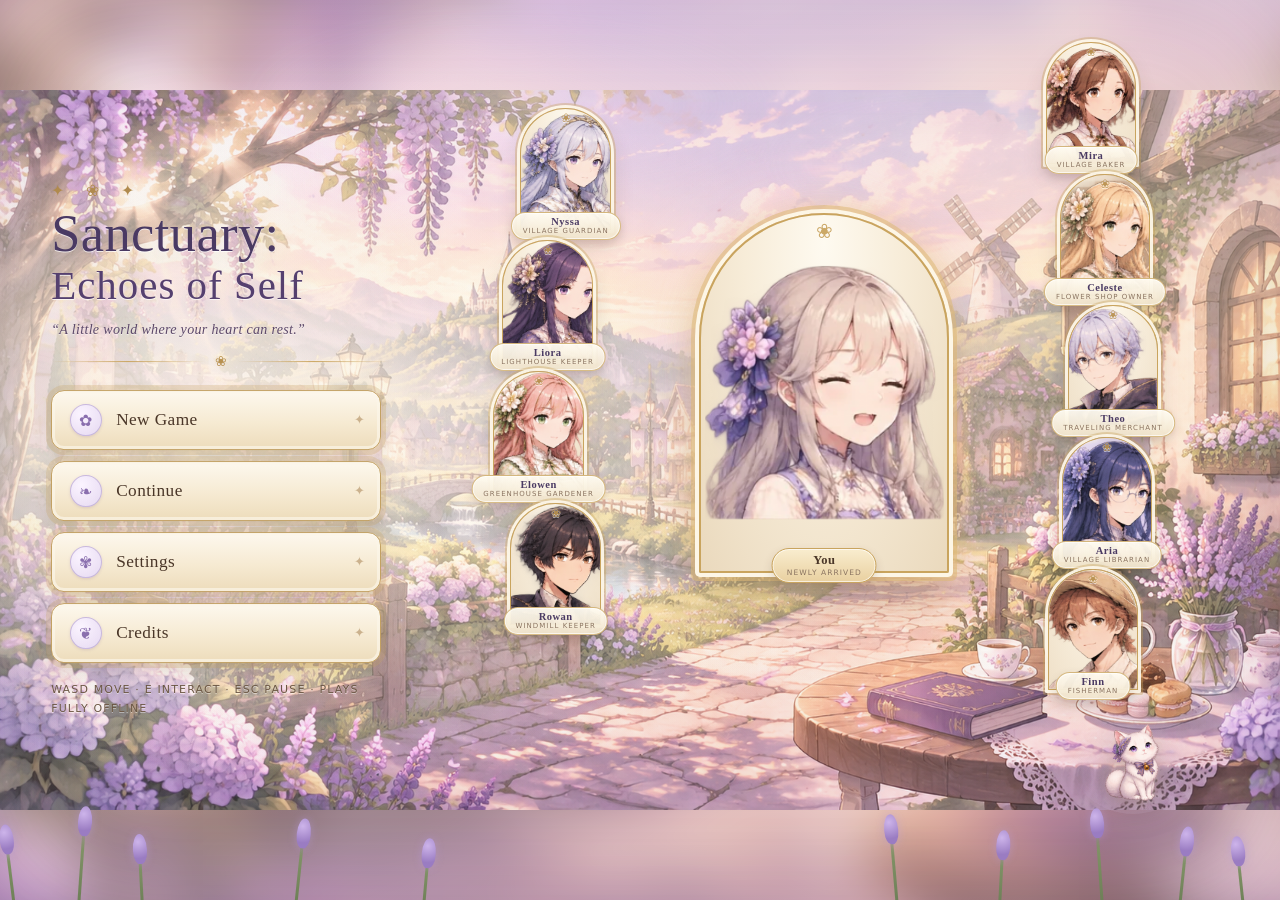
==== index.html @ 7c7ab57f "feat: title screen jadi galeri arch dengan 9 NPC mengelilingi Main Character Portrait resmi disusun " ====
<!DOCTYPE html>
<html lang="en">
<head>
<meta charset="utf-8">
<meta name="viewport" content="width=device-width, initial-scale=1">
<meta name="theme-color" content="#2b2334">
<title>Sanctuary: Echoes of Self</title>
<script>window.SAN_ASSET_PORTRAIT_EXT = "png";</script>
<style>
/* ============================================================
   SANCTUARY: ECHOES OF SELF — cozy fantasy UI
   ============================================================ */
:root {
  --cream: #f8efdd;
  --parchment: #f2e4c9;
  --parchment-2: #e8d5b3;
  --parchment-3: #dcc49d;
  --wood: #8a6547;
  --wood-2: #6d4d34;
  --wood-3: #4c3524;
  --lavender: #b8a6d4;
  --lavender-2: #9b86bf;
  --pink: #e2b7c7;
  --sage: #9db894;
  --gold: #d9b06a;
  --gold-2: #f0d39a;
  --ink: #4a3a30;
  --ink-soft: #6f5b4b;
  --shadow: 0 18px 40px rgba(30, 20, 14, 0.35);
  --serif: "Iowan Old Style", "Palatino Linotype", Palatino, Georgia, "Times New Roman", serif;
  --sans: "Segoe UI", "Trebuchet MS", system-ui, sans-serif;
}

* { box-sizing: border-box; -webkit-tap-highlight-color: transparent; }

html, body {
  margin: 0; padding: 0; height: 100%; overflow: hidden;
  background: #191720; color: var(--ink);
  font-family: var(--serif);
  user-select: none;
}

button { font-family: inherit; color: inherit; cursor: pointer; }
input, textarea, select { font-family: inherit; }
img { -webkit-user-drag: none; }

#app { position: fixed; inset: 0; overflow: hidden; background: #12101a; }

#canvas-wrap {
  position: absolute; inset: 0;
  display: block;
  background: #1b1722;
}
#game {
  width: 100%; height: 100%;
  display: block;
  image-rendering: pixelated;
  image-rendering: crisp-edges;
}

/* keep the bottom dock outside the playable canvas on portrait phones */
@media (max-aspect-ratio: 4/5) {
  #canvas-wrap { bottom: 66px; }
}

#ui-root { position: absolute; inset: 0; pointer-events: none; }
#ui-root > * { pointer-events: none; }
#ui-root button, #ui-root input, #ui-root textarea, #ui-root select,
#ui-root .panel-card, #ui-root .dlg-box, #ui-root .toast,
#ui-root #title-screen, #ui-root .fishing-card { pointer-events: auto; }

.hidden { display: none !important; }

/* ---------------- shared ornaments ---------------- */
.paper {
  background:
    linear-gradient(180deg, rgba(255,255,255,0.5), rgba(255,255,255,0) 40%),
    repeating-linear-gradient(0deg, rgba(140,110,80,0.05) 0 2px, transparent 2px 5px),
    var(--parchment);
}

.btn {
  border: 2px solid rgba(109,77,52,0.75);
  background: linear-gradient(180deg, #fbf3e3, #ead7b7);
  color: var(--ink);
  padding: 7px 14px;
  border-radius: 10px;
  font-size: 14px;
  letter-spacing: 0.2px;
  box-shadow: 0 2px 0 rgba(90,64,46,.35), inset 0 1px 0 rgba(255,255,255,.7);
  transition: transform .12s ease, box-shadow .12s ease, filter .12s ease;
  position: relative;
}
.btn:hover:not(:disabled) { transform: translateY(-1px); box-shadow: 0 4px 10px rgba(90,64,46,.28), inset 0 1px 0 rgba(255,255,255,.8); filter: brightness(1.03); }
.btn:active:not(:disabled) { transform: translateY(1px); box-shadow: inset 0 2px 4px rgba(90,64,46,.3); }
.btn:disabled { opacity: .45; cursor: not-allowed; filter: grayscale(.35); }
.btn-primary {
  background: linear-gradient(180deg, #d9c6ec, #b8a6d4);
  border-color: #82699f;
  color: #3b2c4d;
  font-weight: 600;
}
.btn-ghost { background: rgba(255,255,255,.28); border-color: rgba(109,77,52,.4); }
.btn-small { padding: 4px 9px; font-size: 12px; border-radius: 8px; }

.chip, .tag-chip, .mood-chip, .dock-btn, .title-btn { font-family: var(--serif); }

.chip {
  border: 1.5px solid rgba(109,77,52,.4);
  background: rgba(255,252,244,.6);
  padding: 5px 11px; border-radius: 999px; font-size: 12.5px;
  color: var(--ink-soft); transition: all .15s ease;
}
.chip:hover { background: #fff8ec; }
.chip.active {
  background: linear-gradient(180deg, #e6d8f5, #c9b6e3);
  border-color: #8f78ae; color: #3d2f52; font-weight: 600;
}

.fineprint { font-size: 11.5px; color: #7d6a58; line-height: 1.5; font-family: var(--sans); }
.empty-note { padding: 26px 14px; text-align: center; color: #8a7763; font-style: italic; }

/* ---------------- HUD ---------------- */
#hud { position: absolute; inset: 0; }
.hud-top-left { position: absolute; left: 14px; top: 12px; display: flex; flex-direction: column; gap: 8px; max-width: 290px; }
.hud-card {
  background: linear-gradient(180deg, rgba(250,240,220,.95), rgba(238,222,197,.93));
  border: 2px solid rgba(109,77,52,.65);
  border-radius: 12px;
  padding: 8px 14px 9px;
  box-shadow: 0 6px 16px rgba(30,20,14,.28), inset 0 1px 0 rgba(255,255,255,.8);
  position: relative;
}
.hud-card::before {
  content: "❀"; position: absolute; right: 8px; top: 4px; font-size: 10px; color: rgba(138,101,71,.45);
}
.loc-name { font-size: 16px; font-weight: 600; letter-spacing: .3px; color: #4b382b; }
.loc-sub { font-size: 11.5px; color: #8a7360; font-family: var(--sans); margin-top: 1px; }

.hud-quest {
  background: linear-gradient(180deg, rgba(255,250,240,.9), rgba(240,229,210,.88));
  border: 1.5px solid rgba(109,77,52,.5);
  border-left: 4px solid var(--gold);
  border-radius: 10px; padding: 7px 11px;
  box-shadow: 0 4px 12px rgba(30,20,14,.2);
}
.hud-quest.empty { border-left-color: rgba(138,101,71,.3); opacity: .8; }
.hq-title { font-size: 12.5px; font-weight: 600; color: #54402f; }
.hq-title.quiet { font-weight: 400; font-style: italic; }
.hq-obj { font-size: 11px; color: #7d6a58; font-family: var(--sans); margin-top: 2px; }

.hud-top-right { position: absolute; right: 14px; top: 12px; display: flex; gap: 7px; align-items: center; flex-wrap: wrap; justify-content: flex-end; }
.hud-pill {
  display: inline-flex; align-items: center; gap: 6px;
  background: linear-gradient(180deg, rgba(250,240,220,.95), rgba(236,220,194,.93));
  border: 2px solid rgba(109,77,52,.6);
  border-radius: 999px; padding: 5px 12px;
  font-size: 13px; color: #4b382b;
  box-shadow: 0 4px 12px rgba(30,20,14,.24);
  font-family: var(--sans);
}
.time-pill { font-variant-numeric: tabular-nums; font-weight: 600; }
.weather-pill { text-transform: capitalize; }
.money-pill b { font-variant-numeric: tabular-nums; }
.coin { color: #b98a3e; }
.clock-ico { color: #8a6547; }

.hud-energy { position: absolute; left: 16px; bottom: 92px; width: 190px; display: flex; align-items: center; gap: 8px; }
.energy-label { font-size: 10.5px; text-transform: uppercase; letter-spacing: 1.2px; color: #f6ecd9; text-shadow: 0 1px 3px rgba(0,0,0,.6); font-family: var(--sans); }
.energy-track {
  flex: 1; height: 9px; border-radius: 99px;
  background: rgba(30,22,16,.55);
  border: 1.5px solid rgba(250,240,220,.5);
  overflow: hidden;
}
.energy-fill {
  height: 100%; width: 100%;
  background: linear-gradient(90deg, #9fc48a, #cfe0a8);
  border-radius: 99px;
  transition: width .35s ease, background .35s ease;
}
.energy-fill.mid { background: linear-gradient(90deg, #d9b06a, #f0d39a); }
.energy-fill.low { background: linear-gradient(90deg, #c96a5a, #e0a08a); }
.energy-text { font-size: 10.5px; color: #f6ecd9; text-shadow: 0 1px 3px rgba(0,0,0,.6); font-family: var(--sans); }

.hud-live {
  position: absolute; left: 50%; top: 12px; transform: translateX(-50%);
  background: linear-gradient(180deg, rgba(226,183,199,.95), rgba(200,150,170,.95));
  color: #4a2b3a; border: 1.5px solid rgba(120,70,90,.5);
  padding: 4px 14px; border-radius: 999px; font-size: 12px; letter-spacing: .4px;
  box-shadow: 0 4px 14px rgba(30,20,14,.25);
}
.hud-cat {
  position: absolute; right: 16px; bottom: 92px;
  display: flex; align-items: center; gap: 6px;
  background: rgba(30,22,16,.45); border-radius: 999px; padding: 4px 10px;
  font-size: 11px; color: #f6ecd9; font-family: var(--sans);
}
.cat-emoji { font-size: 14px; }

/* ---------------- dock ---------------- */
#dock {
  position: absolute; left: 50%; bottom: 12px; transform: translateX(-50%);
  display: flex; gap: 3px; padding: 7px 9px;
  background:
    linear-gradient(180deg, rgba(138,101,71,.96), rgba(76,53,36,.97));
  border: 2px solid rgba(40,28,20,.7);
  border-radius: 16px;
  box-shadow: 0 10px 26px rgba(0,0,0,.4), inset 0 1px 0 rgba(255,220,180,.25);
  max-width: 96vw; overflow-x: auto;
  scrollbar-width: none;
}
#dock::-webkit-scrollbar { display: none; }
.dock-btn {
  display: flex; flex-direction: column; align-items: center; gap: 1px;
  background: transparent; border: none; border-radius: 10px;
  padding: 5px 9px; color: #f3e5cf; transition: background .15s ease, transform .15s ease;
  min-width: 54px;
}
.dock-btn:hover { background: rgba(255,235,200,.16); transform: translateY(-2px); }
.dock-btn:active { transform: translateY(0); }
.dock-ico { font-size: 18px; line-height: 1; filter: drop-shadow(0 1px 1px rgba(0,0,0,.4)); }
.dock-lbl { font-size: 9.5px; letter-spacing: .4px; opacity: .92; font-family: var(--sans); }

/* ---------------- toasts ---------------- */
#toasts {
  position: absolute; right: 16px; top: 62px;
  display: flex; flex-direction: column; gap: 8px; align-items: flex-end;
  max-width: 320px; z-index: 60;
}
.toast {
  display: flex; align-items: center; gap: 8px;
  background: linear-gradient(180deg, rgba(252,244,230,.97), rgba(236,222,199,.96));
  border: 1.5px solid rgba(109,77,52,.55);
  border-left: 3px solid var(--sage);
  padding: 8px 12px; border-radius: 10px;
  font-size: 12.5px; color: #4b3a2c;
  box-shadow: 0 8px 20px rgba(20,14,10,.3);
  opacity: 0; transform: translateX(24px);
  transition: opacity .3s ease, transform .3s ease;
  font-family: var(--sans);
  line-height: 1.35;
}
.toast.in { opacity: 1; transform: translateX(0); }
.toast img { width: 22px; height: 22px; image-rendering: pixelated; }
.toast-quest { border-left-color: var(--gold); }
.toast-achievement { border-left-color: var(--lavender); background: linear-gradient(180deg, #f3ecff, #e2d6f5); }
.toast-level { border-left-color: var(--pink); }
.toast-unlock, .toast-discover { border-left-color: #7fa3c9; }
.toast-cat { border-left-color: #d9a06a; }
.toast-save { border-left-color: #9a9a8a; font-size: 11.5px; }
.toast-warn { border-left-color: #c96a5a; }
.toast-festival { border-left-color: #c98a5e; background: linear-gradient(180deg, #fff4e4, #f6e2c4); }
.toast-story { border-left-color: var(--lavender-2); font-style: italic; }

#autosave-indicator {
  position: absolute; left: 16px; bottom: 72px;
  font-size: 10.5px; color: rgba(246,236,217,.8); font-family: var(--sans);
  opacity: 0; transition: opacity .4s ease;
}
#autosave-indicator.show { opacity: 1; }

/* ---------------- panels ---------------- */
#panel-layer {
  position: absolute; inset: 0; z-index: 40;
  display: flex; align-items: center; justify-content: center;
  padding: 3vh 2vw;
  background: radial-gradient(circle at 50% 40%, rgba(30,22,18,.5), rgba(18,14,12,.72));
  backdrop-filter: blur(3px);
  pointer-events: auto;
}
#panel-layer.above-title { z-index: 90; }
.panel-wrap { display: flex; align-items: center; justify-content: center; max-height: 94vh; animation: panelIn .28s cubic-bezier(.2,.9,.3,1); }
@keyframes panelIn { from { opacity: 0; transform: translateY(18px) scale(.98); } to { opacity: 1; transform: none; } }
.panel-card {
  width: min(720px, 94vw);
  max-height: 88vh; display: flex; flex-direction: column;
  background:
    linear-gradient(180deg, rgba(255,255,255,.55), rgba(255,255,255,0) 12%),
    repeating-linear-gradient(92deg, rgba(150,120,85,.05) 0 3px, transparent 3px 7px),
    linear-gradient(180deg, #f7ecd8, #edddc0);
  border: 3px solid var(--wood-2);
  border-radius: 18px;
  box-shadow: var(--shadow), inset 0 0 0 2px rgba(255,248,235,.65), inset 0 0 46px rgba(160,125,90,.12);
  position: relative;
  color: var(--ink);
}
.panel-card::before, .panel-card::after {
  content: "❀";
  position: absolute; font-size: 16px; color: rgba(138,101,71,.4);
}
.panel-card::before { left: 12px; top: 9px; }
.panel-card::after { right: 44px; top: 9px; }
.panel-card.wide { width: min(980px, 96vw); }
.panel-card.small-panel { width: min(460px, 94vw); }
.panel-card.medium-panel { width: min(620px, 94vw); }
.panel-card.pause-panel { width: min(560px, 94vw); }
.panel-card.map-panel { width: min(860px, 96vw); }

.panel-head {
  display: flex; align-items: center; justify-content: space-between;
  padding: 14px 20px 10px;
  border-bottom: 1px solid rgba(138,101,71,.28);
  background: linear-gradient(180deg, rgba(184,166,212,.28), rgba(184,166,212,0));
  border-radius: 15px 15px 0 0;
}
.panel-title { font-size: 20px; font-weight: 600; letter-spacing: .4px; color: #503a2b; padding-left: 22px; }
.panel-close {
  border: 1.5px solid rgba(109,77,52,.4); background: rgba(255,250,240,.7);
  width: 28px; height: 28px; border-radius: 8px; line-height: 1;
  color: #7d5a42; font-size: 13px; transition: all .15s ease;
}
.panel-close:hover { background: #f2d9c6; transform: rotate(90deg); }
.panel-body { padding: 16px 20px 20px; overflow-y: auto; overscroll-behavior: contain; }
.panel-body::-webkit-scrollbar { width: 9px; }
.panel-body::-webkit-scrollbar-track { background: rgba(138,101,71,.12); border-radius: 9px; }
.panel-body::-webkit-scrollbar-thumb { background: rgba(138,101,71,.45); border-radius: 9px; }
.panel-foot { padding: 10px 20px 14px; border-top: 1px solid rgba(138,101,71,.2); }
.panel-intro { margin: 0 0 14px; font-size: 13px; color: var(--ink-soft); line-height: 1.55; font-style: italic; }

/* ---------------- dialogue ---------------- */
#dialogue-layer {
  position: absolute; inset: 0; z-index: 45;
  display: flex; align-items: flex-end; justify-content: center;
  padding: 0 16px 22px;
  background: linear-gradient(0deg, rgba(16,12,14,.4), transparent 40%);
  pointer-events: auto;
}
.dlg-box {
  width: min(900px, 97vw);
  display: flex; gap: 14px;
  background:
    linear-gradient(180deg, rgba(255,255,255,.4), transparent 30%),
    linear-gradient(180deg, #f9f0de, #ecdcbe);
  border: 3px solid var(--wood-2);
  border-radius: 16px;
  padding: 14px;
  box-shadow: 0 -6px 40px rgba(0,0,0,.45), inset 0 0 0 2px rgba(255,248,235,.6);
  animation: dlgIn .28s cubic-bezier(.2,.9,.3,1);
  min-height: 150px;
}
@keyframes dlgIn { from { opacity: 0; transform: translateY(24px); } to { opacity: 1; transform: none; } }
.dlg-box.narration { background: linear-gradient(180deg, #f3e9d6, #e8d7b8); }
.dlg-portrait {
  width: 132px; height: 164px; flex: 0 0 132px;
  border-radius: 12px; overflow: hidden;
  border: 2px solid rgba(138,101,71,.6);
  background: linear-gradient(160deg, #d9c9e8, #b8a6d4);
  box-shadow: inset 0 0 22px rgba(90,60,90,.25);
}
.dlg-portrait svg { display: block; width: 100%; height: 100%; }
/* illustrated portraits are framed whole: contain, never a crop that could
   cut hair, face, clothing or body. Original transparency is kept. */
.portrait-img { display: block; width: 100%; height: 100%; object-fit: contain; object-position: 50% 50%; user-select: none; }
.portrait-fallback { display: block; width: 100%; height: 100%; }
.portrait-fallback svg { display: block; width: 100%; height: 100%; }
.dlg-box.narration .dlg-portrait { display: none; }
.dlg-main { flex: 1; display: flex; flex-direction: column; min-width: 0; }
.dlg-name { font-size: 15px; font-weight: 700; letter-spacing: .5px; color: #6b4f7d; margin-bottom: 5px; min-height: 18px; }
.dlg-role { font-size: 11px; font-weight: 400; color: #8a7360; margin-left: 8px; font-style: italic; letter-spacing: 0; }
.dlg-text {
  font-size: 15.5px; line-height: 1.62; color: #43332a;
  min-height: 66px; flex: 1;
  white-space: pre-wrap;
}
.dlg-footer { display: flex; justify-content: space-between; align-items: center; margin-top: 6px; }
.dlg-hint { font-size: 10.5px; color: #9a8570; font-family: var(--sans); letter-spacing: .3px; }
.dlg-btn {
  border: 1px solid rgba(109,77,52,.35); background: rgba(255,250,240,.55);
  border-radius: 7px; padding: 3px 9px; font-size: 11px; color: #6f5b4b;
}
.dlg-choices { display: flex; flex-direction: column; gap: 6px; margin-top: 10px; }
.dlg-choice {
  text-align: left; border: 1.5px solid rgba(109,77,52,.4);
  background: linear-gradient(180deg, rgba(255,252,244,.92), rgba(243,231,211,.9));
  border-radius: 10px; padding: 9px 13px;
  font-size: 14px; color: #45342a;
  display: flex; align-items: center; gap: 9px;
  transition: all .14s ease;
  animation: choiceIn .3s ease both;
}
.dlg-choice:nth-child(2) { animation-delay: .05s; }
.dlg-choice:nth-child(3) { animation-delay: .1s; }
@keyframes choiceIn { from { opacity: 0; transform: translateX(-10px); } to { opacity: 1; transform: none; } }
.dlg-choice:hover { background: #e9dcf6; border-color: var(--lavender-2); transform: translateX(3px); }
.dlg-num {
  width: 18px; height: 18px; border-radius: 5px; background: rgba(138,101,71,.16);
  font-size: 10.5px; display: inline-flex; align-items: center; justify-content: center;
  color: #6f5b4b; flex: 0 0 18px;
}

/* ---------------- day card ---------------- */
#day-card {
  position: absolute; inset: 0; z-index: 50;
  display: flex; align-items: center; justify-content: center;
  pointer-events: none; opacity: 0; transition: opacity .5s ease;
}
#day-card.show { opacity: 1; }
.day-card-inner {
  text-align: center; padding: 26px 54px;
  background: linear-gradient(180deg, rgba(250,240,222,.95), rgba(232,216,190,.92));
  border: 3px double rgba(109,77,52,.6);
  border-radius: 14px;
  box-shadow: 0 20px 50px rgba(0,0,0,.35);
  animation: dayIn .6s cubic-bezier(.2,.9,.3,1);
}
@keyframes dayIn { from { opacity: 0; transform: scale(.94); } to { opacity: 1; transform: none; } }
.day-season { font-size: 13px; letter-spacing: 5px; text-transform: uppercase; color: #9a7f63; }
.day-num { font-size: 34px; font-weight: 600; color: #4c3627; margin: 2px 0; }
.day-year { font-size: 11px; letter-spacing: 2px; color: #8a7360; text-transform: uppercase; }
.day-weather { margin-top: 10px; font-size: 12.5px; color: #7d6a58; text-transform: capitalize; font-family: var(--sans); }
.day-event { margin-top: 8px; font-size: 12px; color: #a06a8a; font-style: italic; }

/* ---------------- fade ---------------- */
#fade {
  position: absolute; inset: 0; background: #0d0b10;
  opacity: 0; pointer-events: none; transition: opacity .3s ease; z-index: 70;
}
#fade.on { opacity: 1; pointer-events: auto; }

/* ---------------- inventory ---------------- */
.inv-top { display: flex; justify-content: space-between; align-items: center; gap: 12px; margin-bottom: 12px; flex-wrap: wrap; }
.inv-money { display: flex; align-items: center; gap: 6px; font-size: 14px; color: #6b543f; }
.inv-money img { image-rendering: pixelated; }
.inv-cat-tabs { display: flex; gap: 5px; flex-wrap: wrap; }
.inv-grid { display: grid; grid-template-columns: repeat(auto-fill, minmax(112px, 1fr)); gap: 9px; }
.inv-card {
  display: flex; flex-direction: column; align-items: center; gap: 4px;
  padding: 10px 6px 8px;
  background: linear-gradient(180deg, rgba(255,252,244,.9), rgba(239,226,204,.85));
  border: 1.5px solid rgba(138,101,71,.35);
  border-radius: 11px; position: relative;
  transition: transform .14s ease, box-shadow .14s ease, border-color .14s ease;
}
.inv-card:hover { transform: translateY(-3px); box-shadow: 0 8px 16px rgba(90,64,46,.2); border-color: rgba(138,101,71,.7); }
.inv-card img { image-rendering: pixelated; }
.inv-name { font-size: 11px; text-align: center; line-height: 1.25; color: #4f3c2e; }
.inv-qty { position: absolute; right: 5px; bottom: 4px; font-size: 10px; color: #8a7360; font-family: var(--sans); }
.inv-card.rarity-rare { border-color: rgba(122,107,181,.6); background: linear-gradient(180deg, #f6f1ff, #e9e2f8); }
.inv-card.rarity-uncommon { border-color: rgba(91,138,114,.55); }
.inv-card.rarity-legendary { border-color: rgba(192,138,62,.7); background: linear-gradient(180deg, #fff8e8, #f6e6c4); }
.rarity-rare { color: #7a6bb5; } .rarity-uncommon { color: #5b8a72; } .rarity-legendary { color: #c08a3e; } .rarity-common { color: #8b7d6b; }

.item-detail { display: flex; gap: 16px; align-items: flex-start; }
.item-detail-art { width: 84px; height: 84px; display: grid; place-items: center; background: rgba(255,252,244,.65); border-radius: 12px; border: 1.5px solid rgba(138,101,71,.3); }
.item-detail-art img { image-rendering: pixelated; }
.item-detail-name { font-size: 18px; font-weight: 600; color: #4b382b; }
.item-detail-meta { font-size: 11.5px; color: #8a7360; margin: 3px 0 8px; font-family: var(--sans); }
.item-detail-desc { font-size: 13px; line-height: 1.5; color: #5e4b3c; margin: 0 0 8px; font-style: italic; }
.tagline { font-size: 12px; color: #6f7f5e; }
.item-actions { display: flex; gap: 8px; flex-wrap: wrap; margin-top: 14px; }

/* ---------------- shop ---------------- */
.shop-line { font-style: italic; color: #6f5b4b; margin: 0 0 12px; font-size: 13px; }
.shop-tabs { display: flex; align-items: center; gap: 6px; margin-bottom: 12px; }
.shop-money { margin-left: auto; display: inline-flex; align-items: center; gap: 5px; font-size: 14px; color: #6b543f; }
.shop-grid { display: grid; grid-template-columns: repeat(auto-fill, minmax(246px, 1fr)); gap: 9px; }
.shop-card {
  display: flex; align-items: center; gap: 9px;
  background: rgba(255,252,244,.72); border: 1.5px solid rgba(138,101,71,.3);
  border-radius: 10px; padding: 8px 10px;
}
.shop-card img { image-rendering: pixelated; flex: 0 0 auto; }
.shop-card-info { flex: 1; min-width: 0; }
.shop-card-name { font-size: 12.5px; color: #4b382b; font-weight: 600; }
.shop-card-desc { font-size: 10.5px; color: #8a7360; line-height: 1.3; font-family: var(--sans); }
.shop-card-buy { display: flex; align-items: center; gap: 5px; }
.price { font-size: 12px; color: #a07a3e; font-weight: 600; }

/* ---------------- journal ---------------- */
.journal-tabs, .vault-tabs, .collection-tabs { display: flex; gap: 6px; margin-bottom: 14px; flex-wrap: wrap; }
.journal-paper {
  background:
    repeating-linear-gradient(180deg, rgba(150,120,85,.07) 0 1px, transparent 1px 26px),
    linear-gradient(180deg, #fdf7ea, #f6ecd8);
  border: 1px solid rgba(138,101,71,.28);
  border-radius: 12px; padding: 18px 20px;
  box-shadow: inset 0 0 24px rgba(160,125,90,.1);
}
.journal-date { font-size: 12px; letter-spacing: 1.2px; color: #9a8570; text-transform: uppercase; margin-bottom: 8px; font-family: var(--sans); }
.journal-textarea {
  width: 100%; min-height: 170px; resize: vertical;
  background: transparent; border: none; outline: none;
  font-size: 15.5px; line-height: 1.75; color: #40312a;
  font-family: var(--serif);
}
.journal-textarea::placeholder { color: #b6a48e; font-style: italic; }
.journal-textarea.small { min-height: 84px; font-size: 14px; }
.journal-section-label { font-size: 11px; letter-spacing: 1.4px; text-transform: uppercase; color: #9a8570; margin: 14px 0 7px; font-family: var(--sans); }
.mood-row { display: flex; flex-wrap: wrap; gap: 6px; }
.mood-chip {
  display: inline-flex; align-items: center; gap: 6px;
  border: 1.5px solid rgba(138,101,71,.3); background: rgba(255,252,244,.6);
  border-radius: 999px; padding: 5px 11px; font-size: 12px; color: #5e4b3c;
  transition: all .15s ease;
}
.mood-chip:hover { background: #fffaf0; }
.mood-chip.active { border-color: var(--mood); background: color-mix(in srgb, var(--mood) 22%, #fff8ee); box-shadow: 0 0 0 2px color-mix(in srgb, var(--mood) 28%, transparent); }
.mood-orb { width: 9px; height: 9px; border-radius: 50%; background: var(--mood); display: inline-block; }
.mood-orb.big { width: 18px; height: 18px; }
.tag-row { display: flex; flex-wrap: wrap; gap: 5px; }
.tag-chip {
  border: 1px dashed rgba(138,101,71,.45); background: transparent;
  border-radius: 999px; padding: 3px 10px; font-size: 11.5px; color: #7d6a58;
}
.tag-chip.active { background: rgba(157,184,148,.35); border-style: solid; border-color: #7f9a74; color: #46583f; }
.tag-pill { display: inline-block; background: rgba(157,184,148,.24); color: #5c6f52; border-radius: 999px; padding: 1px 8px; font-size: 10.5px; margin: 2px 3px 0 0; font-family: var(--sans); }
.journal-actions { display: flex; align-items: center; gap: 12px; margin-top: 16px; flex-wrap: wrap; }
.journal-tools { display: flex; gap: 8px; margin-bottom: 12px; flex-wrap: wrap; }
.text-input {
  border: 1.5px solid rgba(138,101,71,.4); background: rgba(255,252,244,.8);
  border-radius: 9px; padding: 8px 11px; font-size: 13.5px; color: #40312a;
  outline: none; flex: 1; min-width: 130px;
}
.text-input:focus { border-color: var(--lavender-2); box-shadow: 0 0 0 3px rgba(184,166,212,.25); }
.select { flex: 0 0 auto; }
.entry-list { display: flex; flex-direction: column; gap: 8px; }
.entry-card {
  text-align: left; background: rgba(255,252,244,.72);
  border: 1.5px solid rgba(138,101,71,.28); border-left: 3px solid rgba(138,101,71,.4);
  border-radius: 10px; padding: 10px 13px; transition: all .15s ease;
}
.entry-card:hover { background: #fffaf0; transform: translateX(3px); border-left-color: var(--lavender-2); }
.entry-top { display: flex; align-items: center; gap: 7px; font-size: 11px; color: #8a7360; font-family: var(--sans); }
.entry-date { font-weight: 600; }
.entry-mood { margin-left: auto; color: #7d6a58; }
.entry-snippet { font-size: 13.5px; color: #4d3a2c; margin: 5px 0 4px; line-height: 1.5; }
.mood-dot { width: 9px; height: 9px; border-radius: 50%; display: inline-block; }
.entry-full { font-size: 15px; line-height: 1.75; color: #40312a; white-space: pre-wrap; }
.entry-meta-row { display: flex; align-items: center; gap: 8px; flex-wrap: wrap; font-size: 11.5px; color: #8a7360; margin: 12px 0; font-family: var(--sans); }
.entry-reflection { background: rgba(184,166,212,.16); border-radius: 10px; padding: 12px 14px; margin-top: 10px; }
.entry-reflection p { font-size: 13.5px; line-height: 1.6; margin: 5px 0 10px; color: #4a3a52; }

.reflection { display: flex; flex-direction: column; gap: 14px; animation: fadeIn .4s ease; }
@keyframes fadeIn { from { opacity: 0; } to { opacity: 1; } }
.reflection-head { display: flex; gap: 12px; align-items: center; }
.reflection-title { font-size: 17px; color: #5b4470; font-weight: 600; }
.reflection-text {
  font-size: 14.5px; line-height: 1.72; color: #4a3a35;
  background: linear-gradient(180deg, rgba(255,252,244,.85), rgba(250,242,228,.7));
  border-left: 3px solid var(--lavender);
  border-radius: 4px 12px 12px 4px;
  padding: 16px 18px;
}
.reflection-text p { margin: 0 0 10px; }
.reflection-prompt { background: rgba(157,184,148,.18); border-radius: 12px; padding: 12px 15px; }
.reflection-prompt.pulse { animation: pulseSoft 2s ease infinite; }
@keyframes pulseSoft { 0%,100% { box-shadow: 0 0 0 0 rgba(157,184,148,.4); } 50% { box-shadow: 0 0 0 6px rgba(157,184,148,0); } }
.prompt-label { font-size: 10.5px; letter-spacing: 1.3px; text-transform: uppercase; color: #7f8a70; margin-bottom: 4px; font-family: var(--sans); }
.prompt-text { font-size: 14px; color: #4d5a45; font-style: italic; line-height: 1.5; }
.reflection-choices { display: flex; gap: 8px; flex-wrap: wrap; }
.disclaimer { border-top: 1px dashed rgba(138,101,71,.3); padding-top: 10px; }
.soft { color: #8a7360; font-style: italic; }
.paper-title { font-size: 17px; color: #5b4470; margin: 0 0 10px; }
.field-label { display: block; font-size: 11px; letter-spacing: 1.2px; text-transform: uppercase; color: #9a8570; margin: 14px 0 6px; font-family: var(--sans); }

/* ---------------- memory vault ---------------- */
.vault-intro { font-size: 13px; line-height: 1.6; color: var(--ink-soft); font-style: italic; margin: 0 0 14px; }
.vault-empty { text-align: center; padding: 24px 10px; }
.vault-stone-art { font-size: 44px; opacity: .7; }
.memory-grid { display: grid; grid-template-columns: repeat(auto-fill, minmax(190px, 1fr)); gap: 10px; }
.memory-card {
  text-align: left; padding: 13px;
  background: linear-gradient(180deg, rgba(255,252,244,.85), rgba(238,228,210,.8));
  border: 1.5px solid rgba(138,101,71,.3); border-radius: 12px;
  transition: all .18s ease;
}
.memory-card:hover { transform: translateY(-3px); box-shadow: 0 10px 20px rgba(90,64,46,.18); }
.memory-art { font-size: 30px; line-height: 1; margin-bottom: 6px; position: relative; height: 40px; }
.memory-card.stage-5 .memory-art, .memory-art.stage-5 { filter: drop-shadow(0 0 10px rgba(240,220,150,.9)); }
.mem-bloom { position: absolute; font-size: 13px; color: #e8a9c0; }
.mem-bloom.b1 { left: 4px; top: 22px; }
.mem-bloom.b2 { left: 30px; top: 14px; color: #f0d98a; }
.memory-title { font-size: 13.5px; font-weight: 600; color: #4b382b; }
.memory-emotion { font-size: 10.5px; text-transform: uppercase; letter-spacing: 1px; color: #9a8570; margin: 2px 0 6px; font-family: var(--sans); }
.memory-stage { font-size: 11.5px; color: #6f7f5e; margin-bottom: 6px; font-style: italic; }
.bar { height: 6px; background: rgba(138,101,71,.18); border-radius: 99px; overflow: hidden; }
.bar i { display: block; height: 100%; background: linear-gradient(90deg, #9db894, #cfe0a8); border-radius: 99px; transition: width .3s ease; }
.memory-detail-art { font-size: 46px; text-align: center; margin: 6px 0; }
.memory-detail-meta { text-align: center; font-size: 11px; letter-spacing: 1.2px; text-transform: uppercase; color: #9a8570; font-family: var(--sans); }
.memory-desc { font-size: 14px; line-height: 1.65; color: #4d3a2c; font-style: italic; margin: 12px 0; }
.memory-stage-desc { font-size: 13px; color: #6f7f5e; margin: 0 0 12px; }
.memory-prompt { background: rgba(157,184,148,.16); padding: 11px 14px; border-radius: 10px; margin-bottom: 14px; }
.care-grid { display: grid; grid-template-columns: repeat(auto-fill, minmax(150px, 1fr)); gap: 7px; margin-bottom: 12px; }
.care-btn { font-size: 12.5px; padding: 8px 10px; }

/* ---------------- relationships ---------------- */
.rel-grid { display: grid; grid-template-columns: repeat(auto-fill, minmax(238px, 1fr)); gap: 10px; }
.rel-card {
  display: flex; gap: 10px; text-align: left; padding: 9px;
  background: linear-gradient(180deg, rgba(255,252,244,.85), rgba(240,229,210,.82));
  border: 1.5px solid rgba(138,101,71,.3); border-radius: 12px;
  transition: all .16s ease;
}
.rel-card:hover { transform: translateY(-3px); box-shadow: 0 10px 20px rgba(90,64,46,.18); border-color: rgba(184,166,212,.8); }
.rel-portrait { width: 64px; height: 80px; flex: 0 0 64px; border-radius: 9px; overflow: hidden; border: 1.5px solid rgba(138,101,71,.4); }
.rel-portrait svg { width: 100%; height: 100%; display: block; }

.rel-info { flex: 1; min-width: 0; }
.rel-name { font-size: 14px; font-weight: 600; color: #4b382b; }
.rel-name.big { font-size: 20px; }
.rel-title { font-size: 10.5px; color: #8a7360; font-family: var(--sans); }
.rel-tier { font-size: 11.5px; color: #6b7f5e; margin: 4px 0 4px; font-style: italic; }
.rel-pts { font-size: 10px; color: #9a8570; text-align: right; font-family: var(--sans); }
.rel-detail-head { display: flex; gap: 14px; margin-bottom: 12px; }
.rel-detail-portrait { width: 110px; height: 138px; flex: 0 0 110px; border-radius: 12px; overflow: hidden; border: 2px solid rgba(138,101,71,.5); }
.rel-detail-portrait svg { width: 100%; height: 100%; }

.rel-detail-text { flex: 1; }
.rel-bio { font-size: 13.5px; line-height: 1.6; color: #4d3a2c; margin: 0 0 8px; }
.rel-personality { font-size: 12.5px; color: #7d6a58; font-style: italic; margin: 0 0 10px; }
.likes-box { background: rgba(226,183,199,.16); border-radius: 10px; padding: 10px 12px; margin: 10px 0; }
.likes-list { display: flex; flex-wrap: wrap; gap: 4px; margin-top: 5px; }

/* ---------------- map ---------------- */
.map-canvas {
  position: relative; width: 100%; aspect-ratio: 16/10;
  background:
    radial-gradient(circle at 30% 20%, rgba(184,166,212,.28), transparent 60%),
    radial-gradient(circle at 70% 80%, rgba(157,184,148,.25), transparent 60%),
    repeating-linear-gradient(0deg, rgba(138,101,71,.055) 0 1px, transparent 1px 22px),
    repeating-linear-gradient(90deg, rgba(138,101,71,.055) 0 1px, transparent 1px 22px),
    linear-gradient(160deg, #f7eeda, #e9d9b9);
  border: 2px solid rgba(138,101,71,.4); border-radius: 14px;
  margin-bottom: 10px; overflow: hidden;
}
.map-lines { position: absolute; inset: 0; width: 100%; height: 100%; }
.map-lines line { stroke: rgba(138,101,71,.4); stroke-width: .45; stroke-dasharray: 2 2; }
.map-node {
  position: absolute; transform: translate(-50%, -50%);
  display: flex; flex-direction: column; align-items: center; gap: 2px;
  background: transparent; border: none; padding: 4px;
}
.map-node-icon {
  width: 34px; height: 34px; border-radius: 50%;
  display: grid; place-items: center; font-size: 15px;
  background: linear-gradient(180deg, #fdf7ea, #ead9b9);
  border: 2px solid rgba(138,101,71,.6);
  box-shadow: 0 4px 10px rgba(90,64,46,.25);
  transition: all .16s ease;
}
.map-node.found:hover .map-node-icon { transform: scale(1.12); border-color: var(--lavender-2); }
.map-node.current .map-node-icon { background: linear-gradient(180deg, #e6d8f5, #c9b6e3); box-shadow: 0 0 0 4px rgba(184,166,212,.35); }
.map-node.unknown .map-node-icon { opacity: .45; }
.map-node.locked .map-node-icon { background: #d8cbb8; }
.map-node-label { font-size: 10.5px; color: #5e4b3c; background: rgba(250,242,226,.85); padding: 1px 6px; border-radius: 999px; white-space: nowrap; font-family: var(--sans); }
.map-node.current .map-node-label { font-weight: 600; color: #5b4470; }
.map-quest {
  position: absolute; top: -2px; right: 0; width: 15px; height: 15px; border-radius: 50%;
  background: var(--gold); color: #4b382b; font-size: 10px; font-weight: 700;
  display: grid; place-items: center; animation: bob 1.6s ease-in-out infinite;
}
@keyframes bob { 0%,100% { transform: translateY(0); } 50% { transform: translateY(-3px); } }
.map-hint { margin-top: 4px; }

/* ---------------- quests ---------------- */
.quest-summary { font-size: 12px; color: #9a8570; letter-spacing: .6px; margin-bottom: 12px; font-family: var(--sans); }
.quest-section-title { font-size: 11px; text-transform: uppercase; letter-spacing: 2px; color: #9a8570; margin: 18px 0 8px; font-family: var(--sans); }
.quest-card {
  background: rgba(255,252,244,.7); border: 1.5px solid rgba(138,101,71,.28);
  border-radius: 12px; padding: 12px 15px; margin-bottom: 9px;
}
.quest-card.ready { border-color: var(--gold); box-shadow: 0 0 0 3px rgba(217,176,106,.18); }
.quest-head { display: flex; justify-content: space-between; gap: 10px; align-items: baseline; flex-wrap: wrap; }
.quest-title { font-size: 15px; font-weight: 600; color: #4b382b; }
.quest-where { font-size: 10.5px; color: #9a8570; font-family: var(--sans); background: rgba(157,184,148,.18); padding: 1px 8px; border-radius: 999px; }
.quest-desc { font-size: 12.5px; color: #6f5b4b; line-height: 1.55; margin: 6px 0 9px; font-style: italic; }
.quest-objs { display: flex; flex-direction: column; gap: 3px; }
.quest-obj { font-size: 12.5px; color: #5e4b3c; display: flex; align-items: center; gap: 7px; }
.quest-obj.done { color: #7f8a70; text-decoration: line-through; text-decoration-color: rgba(127,138,112,.5); }
.q-check { width: 15px; color: #7f8a70; }
.q-count { margin-left: auto; font-size: 11px; color: #9a8570; font-family: var(--sans); }
.quest-ready { margin-top: 9px; font-size: 11.5px; color: #a07a3e; font-weight: 600; }
.board-list { display: flex; flex-direction: column; gap: 8px; }
.board-card {
  display: flex; align-items: center; gap: 12px;
  background: linear-gradient(180deg, rgba(255,250,238,.95), rgba(244,232,208,.9));
  border: 1px dashed rgba(138,101,71,.45); border-radius: 8px; padding: 9px 12px;
  transform: rotate(-.15deg);
}
.board-card:nth-child(even) { transform: rotate(.2deg); }
.board-card.taken { opacity: .55; }
.board-note { flex: 1; }
.board-text { font-size: 12.5px; color: #4d3a2c; line-height: 1.45; font-family: var(--sans); }
.board-req { font-size: 10.5px; color: #9a8570; margin-top: 3px; font-family: var(--sans); }

/* ---------------- collection ---------------- */
.coll-grid { display: grid; grid-template-columns: repeat(auto-fill, minmax(128px, 1fr)); gap: 8px; }
.coll-card { background: rgba(255,252,244,.7); border: 1.5px solid rgba(138,101,71,.26); border-radius: 10px; padding: 9px; text-align: center; }
.coll-card img { image-rendering: pixelated; margin-bottom: 4px; }
.coll-name { font-size: 12px; font-weight: 600; color: #4b382b; }
.coll-meta { font-size: 9.5px; color: #9a8570; font-family: var(--sans); line-height: 1.4; }
.ach-grid { display: grid; grid-template-columns: repeat(auto-fill, minmax(190px, 1fr)); gap: 9px; }
.ach-card {
  padding: 12px; border-radius: 12px; text-align: center;
  border: 1.5px dashed rgba(138,101,71,.3); opacity: .7;
  background: rgba(255,252,244,.5);
}
.ach-card.earned {
  opacity: 1; border-style: solid; border-color: var(--gold);
  background: linear-gradient(180deg, #fff9e8, #f6ecd0);
  box-shadow: 0 4px 12px rgba(192,138,62,.14);
}
.ach-icon { font-size: 22px; color: var(--gold); }
.ach-name { font-size: 13px; font-weight: 600; color: #4b382b; margin: 3px 0; }
.ach-desc { font-size: 11px; color: #8a7360; line-height: 1.4; font-family: var(--sans); }
.ach-date { font-size: 9.5px; color: #a07a3e; margin-top: 5px; letter-spacing: .5px; font-family: var(--sans); }

/* ---------------- cooking / crafting / seeds ---------------- */
.recipe-grid { display: grid; grid-template-columns: repeat(auto-fill, minmax(262px, 1fr)); gap: 10px; }
.recipe-card {
  background: rgba(255,252,244,.68); border: 1.5px solid rgba(138,101,71,.28);
  border-radius: 12px; padding: 11px; display: flex; flex-direction: column; gap: 8px;
}
.recipe-card.can { border-color: rgba(157,184,148,.75); box-shadow: 0 3px 10px rgba(157,184,148,.18); }
.recipe-card.locked { opacity: .55; }
.recipe-head { display: flex; gap: 9px; align-items: center; }
.recipe-head img { image-rendering: pixelated; }
.recipe-name { font-size: 13.5px; font-weight: 600; color: #4b382b; }
.recipe-desc { font-size: 10.5px; color: #8a7360; font-family: var(--sans); font-style: italic; }
.recipe-need { display: flex; flex-wrap: wrap; gap: 4px; }
.need-pill { font-size: 10.5px; padding: 2px 8px; border-radius: 999px; font-family: var(--sans); }
.need-pill.have { background: rgba(157,184,148,.3); color: #4c6144; }
.need-pill.miss { background: rgba(201,106,90,.16); color: #96584c; }
.recipe-foot { display: flex; align-items: center; justify-content: space-between; margin-top: auto; }
.seed-list { display: flex; flex-direction: column; gap: 7px; }
.seed-card {
  display: flex; align-items: center; gap: 10px; text-align: left;
  background: rgba(255,252,244,.75); border: 1.5px solid rgba(138,101,71,.28);
  border-radius: 10px; padding: 8px 11px; transition: all .14s ease;
}
.seed-card:hover { background: #fffaf0; transform: translateX(3px); }
.seed-card img { image-rendering: pixelated; }
.seed-card.out-of-season { opacity: .55; }
.seed-name { font-size: 13px; color: #4b382b; font-weight: 600; }
.seed-meta { font-size: 10.5px; color: #8a7360; font-family: var(--sans); }
.gift-grid { display: grid; grid-template-columns: repeat(auto-fill, minmax(108px, 1fr)); gap: 8px; }

/* ---------------- decoration ---------------- */
.decor-layout { display: flex; gap: 16px; flex-wrap: wrap; }
.decor-grid-wrap { flex: 1 1 420px; }
.decor-grid {
  display: grid; gap: 2px; background: rgba(138,101,71,.28);
  padding: 4px; border-radius: 10px; border: 2px solid rgba(138,101,71,.4);
}
.decor-cell {
  aspect-ratio: 1; background: rgba(255,250,240,.92); border: 1px solid rgba(138,101,71,.14);
  border-radius: 4px; display: grid; place-items: center; transition: background .12s ease;
  min-height: 26px;
}
.decor-cell:hover { background: #efe1ff; }
.decor-cell.blocked { background: rgba(138,101,71,.28); cursor: not-allowed; }
.decor-cell.filled { background: #f4ecdc; box-shadow: inset 0 0 0 2px rgba(184,166,212,.6); }
.decor-cell img { width: 90%; height: 90%; image-rendering: pixelated; }
.decor-side { flex: 0 0 210px; }
.decor-side-title { font-size: 11px; letter-spacing: 1.3px; text-transform: uppercase; color: #9a8570; margin-bottom: 8px; font-family: var(--sans); }
.decor-owned { display: flex; flex-direction: column; gap: 5px; max-height: 250px; overflow-y: auto; margin-bottom: 10px; }
.decor-owned-item {
  display: flex; align-items: center; gap: 8px; text-align: left;
  background: rgba(255,252,244,.7); border: 1.5px solid rgba(138,101,71,.25);
  border-radius: 8px; padding: 5px 8px; font-size: 11.5px; color: #4b382b;
}
.decor-owned-item.active { border-color: var(--lavender-2); background: #ece1fa; }
.decor-owned-item img { image-rendering: pixelated; width: 22px; height: 22px; }
.decor-actions { display: flex; flex-direction: column; gap: 6px; }

/* ---------------- settings ---------------- */
.settings-grid { display: grid; grid-template-columns: repeat(auto-fit, minmax(258px, 1fr)); gap: 16px; }
.settings-group { background: rgba(255,252,244,.55); border: 1.5px solid rgba(138,101,71,.22); border-radius: 12px; padding: 13px; }
.settings-title { font-size: 11px; letter-spacing: 1.6px; text-transform: uppercase; color: #9a8570; margin-bottom: 10px; font-family: var(--sans); }
.slider-row { display: flex; align-items: center; gap: 9px; font-size: 12.5px; color: #5e4b3c; margin-bottom: 9px; font-family: var(--sans); }
.slider-row span { flex: 0 0 74px; }
.slider-row input[type=range] { flex: 1; accent-color: #9b86bf; }
.slider-row b { font-size: 10.5px; color: #8a7360; width: 38px; text-align: right; }
.toggle-row { display: flex; align-items: center; gap: 10px; font-size: 12.5px; color: #5e4b3c; margin-bottom: 9px; font-family: var(--sans); }
.toggle-row span { flex: 1; }
.toggle-row input { accent-color: #9b86bf; width: 16px; height: 16px; }
.select-row { display: flex; align-items: center; gap: 10px; font-size: 12.5px; color: #5e4b3c; margin-bottom: 9px; font-family: var(--sans); }
.select-row span { flex: 1; }
.select-row select {
  flex: 0 0 158px; padding: 5px 8px; border-radius: 8px; border: 1.5px solid rgba(138,101,71,.35);
  background: rgba(255,252,244,.9); color: #4b3a2c; font-size: 12px; font-family: var(--sans);
}
.settings-actions { display: flex; gap: 6px; flex-wrap: wrap; margin-top: 8px; }
.settings-footer { display: flex; gap: 8px; margin-top: 18px; flex-wrap: wrap; }
.controls-list { font-size: 12px; color: #5e4b3c; line-height: 1.9; font-family: var(--sans); }
kbd {
  display: inline-block; border: 1px solid rgba(138,101,71,.5); border-bottom-width: 2px;
  border-radius: 5px; padding: 0 5px; font-size: 10.5px; background: rgba(255,252,244,.8);
  font-family: var(--sans);
}

/* ---------------- save slots ---------------- */
.save-slots { display: grid; grid-template-columns: repeat(auto-fit, minmax(180px, 1fr)); gap: 10px; }
.save-slot { background: rgba(255,252,244,.7); border: 1.5px solid rgba(138,101,71,.28); border-radius: 12px; padding: 11px; }
.save-slot-head { font-size: 10.5px; letter-spacing: 1.4px; text-transform: uppercase; color: #9a8570; font-family: var(--sans); }
.save-slot-name { font-size: 15px; font-weight: 600; color: #4b382b; margin: 3px 0; }
.save-slot-meta { font-size: 10.5px; color: #8a7360; font-family: var(--sans); }
.save-slot-empty { font-size: 12px; color: #a8957e; font-style: italic; margin: 8px 0; }
.save-slot-actions { display: flex; flex-direction: column; gap: 5px; margin-top: 9px; }

/* ---------------- pause ---------------- */
.pause-menu { text-align: center; }
.pause-sub { font-size: 12px; color: #8a7360; letter-spacing: .6px; margin: 0 0 14px; font-family: var(--sans); }
.pause-grid { display: grid; grid-template-columns: 1fr 1fr; gap: 7px; }
.pause-grid .btn { padding: 10px; font-size: 14px; }
.pause-grid .btn-ghost { grid-column: span 2; }

/* ---------------- confirm ---------------- */
.confirm-body { font-size: 14px; line-height: 1.6; color: #5e4b3c; margin: 0 0 16px; }
.confirm-actions { display: flex; gap: 8px; justify-content: flex-end; }

/* ---------------- history ---------------- */
.history-list { display: flex; flex-direction: column; gap: 8px; max-height: 58vh; }
.history-row { border-left: 2px solid rgba(184,166,212,.6); padding-left: 9px; }
.history-name { font-size: 10.5px; color: #9a8570; letter-spacing: 1px; text-transform: uppercase; font-family: var(--sans); }
.history-text { font-size: 12.5px; color: #5e4b3c; line-height: 1.5; }

/* ---------------- cat adoption ---------------- */
.cat-adopt-preview {
  font-size: 66px; text-align: center; margin: 6px 0 10px;
  filter: drop-shadow(0 6px 10px rgba(90,64,46,.25));
  animation: bob 3s ease-in-out infinite;
}
.cat-color-row { display: flex; gap: 8px; flex-wrap: wrap; }
.cat-swatch {
  width: 30px; height: 30px; border-radius: 50%;
  background: var(--c); border: 2px solid rgba(138,101,71,.35);
  box-shadow: inset 0 -3px 6px rgba(0,0,0,.12);
}
.cat-swatch.active { border-color: #8f78ae; box-shadow: 0 0 0 3px rgba(184,166,212,.5); }

/* ---------------- fishing ---------------- */
.fishing-overlay {
  position: absolute; inset: 0; z-index: 55;
  display: flex; align-items: center; justify-content: center;
  background: radial-gradient(circle, rgba(20,30,45,.5), rgba(10,15,25,.72));
  pointer-events: auto;
}
.fishing-card {
  width: min(360px, 92vw);
  background: linear-gradient(180deg, #f7efdd, #e6d6b8);
  border: 3px solid var(--wood-2); border-radius: 16px;
  padding: 15px 17px; box-shadow: var(--shadow);
}
.fishing-header { display: flex; align-items: baseline; justify-content: space-between; margin-bottom: 10px; }
.fishing-title { font-size: 16px; font-weight: 600; color: #4b382b; letter-spacing: .5px; }
.fishing-sub { font-size: 11px; color: #8a7360; font-family: var(--sans); }
.fishing-body { display: flex; gap: 14px; align-items: stretch; }
.fishing-track {
  position: relative; flex: 1; height: 190px; border-radius: 10px;
  background: linear-gradient(180deg, #b9dbe6, #7fa8bd 60%, #4d7388);
  border: 2px solid rgba(60,90,110,.55); overflow: hidden;
}
.fishing-water {
  position: absolute; inset: 0;
  background: repeating-linear-gradient(0deg, rgba(255,255,255,.06) 0 6px, transparent 6px 18px);
}
.catch-zone {
  position: absolute; left: 0; right: 0; background: rgba(157,214,160,.55);
  border-top: 1px solid rgba(90,140,95,.8); border-bottom: 1px solid rgba(90,140,95,.8);
  box-shadow: 0 0 12px rgba(180,240,180,.5) inset;
  transition: top .03s linear;
}
.fish-marker { position: absolute; left: 50%; transform: translate(-50%, -50%); font-size: 19px; filter: drop-shadow(0 2px 2px rgba(0,0,0,.4)); }
.fishing-side { display: flex; flex-direction: column; align-items: center; gap: 6px; width: 46px; }
.tension-wrap { flex: 1; width: 16px; background: rgba(50,40,30,.25); border-radius: 99px; display: flex; align-items: flex-end; overflow: hidden; border: 1px solid rgba(60,45,35,.4); }
.tension-bar { width: 100%; display: flex; align-items: flex-end; }
.tension-bar i { display: block; width: 100%; height: 40%; background: #9fc48a; border-radius: 99px; transition: height .08s linear, background .2s ease; }
.fishing-meter-label { font-size: 9px; text-transform: uppercase; letter-spacing: 1px; color: #8a7360; font-family: var(--sans); }
.fishing-hint { font-size: 12px; color: #6f5b4b; text-align: center; margin-top: 10px; min-height: 32px; line-height: 1.4; font-family: var(--sans); }
.fishing-actions { text-align: center; margin-top: 6px; }

/* ---------------- touch controls ---------------- */
#touch-ui { position: absolute; inset: 0; pointer-events: none; display: none; }
body.touch #touch-ui, #touch-ui.force-show { display: block; }
.joystick {
  position: absolute; left: 22px; bottom: 92px; width: 96px; height: 96px;
  border-radius: 50%; background: rgba(30,22,18,.35);
  border: 2px solid rgba(246,236,217,.4);
  pointer-events: auto; touch-action: none;
}
.joystick-knob {
  position: absolute; left: 50%; top: 50%; width: 42px; height: 42px; margin: -21px 0 0 -21px;
  border-radius: 50%; background: radial-gradient(circle at 35% 30%, #f8efdd, #c9b6a0);
  box-shadow: 0 4px 10px rgba(0,0,0,.35);
  transition: transform .08s ease;
}
.touch-right { position: absolute; right: 18px; bottom: 92px; display: flex; align-items: flex-end; gap: 9px; pointer-events: auto; }
.touch-btn {
  border-radius: 50%; border: 2px solid rgba(246,236,217,.55);
  background: rgba(40,30,24,.5); color: #f6ecd9; font-family: var(--serif);
  display: grid; place-items: center; touch-action: none;
  backdrop-filter: blur(3px);
}
.touch-btn.action { width: 68px; height: 68px; font-size: 22px; background: rgba(184,166,212,.5); }
.touch-btn.small { width: 44px; height: 44px; font-size: 12px; }
.touch-btn:active { transform: scale(.94); }

/* ---------------- title screen ---------------- */
#title-screen {
  position: absolute; inset: 0; z-index: 80; overflow: hidden;
  background: #f4e8d7; color: #4a3a30; pointer-events: auto; font-family: var(--serif);
  --px: 0; --py: 0; /* pointer parallax, written by JS */
}
#title-screen.hidden { display: none; }

/* --- background illustration layer: the painted village --- */
.ts-scene {
  position: absolute; inset: 0; overflow: hidden;
  background: linear-gradient(180deg, #ece0f2 0%, #f6e7da 30%, #fbf0de 50%, #f2e0c9 72%, #e6cfb5 100%);
}
/* the painted village sits behind the same composition. The gradient above
   stays as the fallback while the artwork loads (or if it is ever missing). */
.ts-bg {
  position: absolute; inset: -2%;
  background-image: var(--ts-bg-img, none);
  background-size: cover; background-position: 50% 46%; background-repeat: no-repeat;
  transform: translate3d(calc(var(--px) * -6px), calc(var(--py) * -3px), 0) scale(1.01);
}
/* a soft lavender wash keeps the existing palette over the painting, and a
   quiet light corner keeps the logo and menu as readable as before */
.ts-bg::after {
  content: ''; position: absolute; inset: 0; pointer-events: none;
  background:
    linear-gradient(180deg, rgba(206,188,226,.28) 0%, rgba(246,232,216,.12) 34%, rgba(246,231,205,.10) 62%, rgba(198,177,214,.22) 100%),
    radial-gradient(ellipse at 14% 50%, rgba(250,242,231,.40), rgba(250,242,231,0) 58%);
}
.ts-glow {
  position: absolute; inset: 0; pointer-events: none;
  transform: translate3d(calc(var(--px) * -2px), calc(var(--py) * -1px), 0);
  background:
    radial-gradient(ellipse at 22% 46%, rgba(255,249,232,.5), transparent 52%),
    radial-gradient(ellipse at 82% 22%, rgba(255,240,205,.45), transparent 55%);
}
.ts-scene::after {
  content: ''; position: absolute; inset: 0; pointer-events: none;
  box-shadow: inset 0 0 16vmin rgba(120,90,120,.16);
}

/* --- drifting high clouds: two soft veils over the painted sky, barely moving --- */
.ts-haze { position: absolute; inset: 0; pointer-events: none; opacity: .5; }
.ts-haze::before, .ts-haze::after { content: ''; position: absolute; border-radius: 50%; filter: blur(26px); }
.ts-haze::before {
  left: 18%; top: 3%; width: 44%; height: 17%;
  background: radial-gradient(ellipse at 50% 50%, rgba(255,247,236,.55), rgba(255,247,236,0) 70%);
  animation: tsDrift 96s ease-in-out infinite alternate;
}
.ts-haze::after {
  right: 8%; top: 12%; width: 34%; height: 12%;
  background: radial-gradient(ellipse at 50% 50%, rgba(250,240,255,.45), rgba(250,240,255,0) 72%);
  animation: tsDrift 128s ease-in-out infinite alternate-reverse;
}
@keyframes tsDrift { from { transform: translate3d(-1.5%, 0, 0); } to { transform: translate3d(2.5%, 1%, 0); } }

/* --- ambient layer: floating petals --- */
.ts-petals { position: absolute; inset: 0; z-index: 4; overflow: hidden; pointer-events: none; }
.ts-petal {
  position: absolute; top: -24px; left: var(--x, 20%); width: var(--s, 8px); height: calc(var(--s, 8px) * .72);
  border-radius: 62% 38% 58% 42% / 56% 62% 38% 44%;
  background: linear-gradient(135deg, #fff3f7, #e9c6dd);
  opacity: .85; animation: tsFall var(--d, 16s) linear var(--delay, 0s) infinite;
}
@keyframes tsFall {
  0% { transform: translate3d(0, -10vh, 0) rotate(0deg); opacity: 0; }
  12% { opacity: .9; }
  50% { transform: translate3d(4vw, 46vh, 0) rotate(180deg); }
  100% { transform: translate3d(-3vw, 106vh, 0) rotate(360deg); opacity: 0; }
}

/* --- character layer: the official cast, framed in gold arches ---
   The Main Character keeps the largest arch in the middle of the scene; the
   nine villagers share one smaller frame and fan out on either side, so no
   face is ever covered and every portrait stays the same size. */
.ts-cast {
  position: absolute; inset: 0; z-index: 3;
  display: grid;
  grid-template-columns: minmax(0, 1fr) auto minmax(0, 1fr);
  align-items: center; justify-items: center;
  padding: 3.4vh 2.2vw 16vh clamp(340px, 33vw, 520px);
  column-gap: clamp(4px, 1vw, 20px);
  transform: translate3d(calc(var(--px) * 5px), calc(var(--py) * 3px), 0);
  pointer-events: none;
}
.ts-wing {
  display: flex; flex-direction: column; align-items: center; justify-content: center;
  gap: clamp(6px, 1.1vh, 14px); width: 100%; pointer-events: none;
}
/* the fan: portraits near the ends lean gently away from the centre */
.ts-wing-l .ts-char:nth-child(1) { --shift: 24px; }
.ts-wing-l .ts-char:nth-child(2) { --shift: 6px; }
.ts-wing-l .ts-char:nth-child(3) { --shift: -3px; }
.ts-wing-l .ts-char:nth-child(4) { --shift: 14px; }
.ts-wing-r .ts-char:nth-child(1) { --shift: -16px; }
.ts-wing-r .ts-char:nth-child(2) { --shift: -2px; }
.ts-wing-r .ts-char:nth-child(3) { --shift: 6px; }
.ts-wing-r .ts-char:nth-child(4) { --shift: 0; }
.ts-wing-r .ts-char:nth-child(5) { --shift: -14px; }

.ts-char {
  position: relative; width: clamp(78px, 6.1vw, 104px); margin: 0;
  transform: translateX(var(--shift, 0));
  background: none; border: 0; padding: 0; color: inherit; font: inherit;
  text-align: center; cursor: pointer; pointer-events: auto;
  -webkit-appearance: none; appearance: none; -webkit-tap-highlight-color: transparent;
}
.ts-pc-slot { display: flex; align-items: center; justify-content: center; pointer-events: none; }
.ts-char.pc { width: clamp(216px, 22vw, 308px); z-index: 6; transform: none; pointer-events: auto; }

.ts-frame {
  position: relative; display: block; aspect-ratio: 1 / 1.34; overflow: hidden;
  background: radial-gradient(ellipse at 50% 10%, #fdf8ec 0%, #f6ebd8 52%, #efe0c8 100%);
  border: 1.5px solid #c9a45e;
  border-radius: 999px 999px 10px 10px;
  box-shadow: 0 0 0 3px rgba(253,247,233,.94), 0 0 0 5px rgba(201,164,94,.38),
              0 12px 22px rgba(80,56,44,.2);
  animation: tsBreathe 7.5s ease-in-out infinite;
  transition: transform .32s ease, box-shadow .32s ease, border-color .32s ease;
}
.ts-char:nth-child(2n) .ts-frame { animation-delay: -2.4s; }
.ts-char:nth-child(3n) .ts-frame { animation-delay: -4.1s; }
@keyframes tsBreathe { 0%, 100% { transform: translateY(0); } 50% { transform: translateY(-3px); } }
.ts-frame img { width: 100%; height: 100%; object-fit: cover; object-position: 50% 10%; display: block; }

/* the small gold flower seated on every arch, swaying with the wind */
.ts-orn {
  position: absolute; left: 50%; top: 3px; z-index: 3; transform: translateX(-50%);
  font-size: 12px; line-height: 1; color: #b8914f; opacity: .92;
  text-shadow: 0 1px 0 rgba(255,255,255,.85);
  pointer-events: none; animation: tsOrnSway 8s ease-in-out infinite;
}
.ts-orn-pc { top: 6px; font-size: 20px; color: #c8a25c; }
@keyframes tsOrnSway {
  0%, 100% { transform: translateX(-50%) rotate(-4deg); }
  50% { transform: translateX(-50%) rotate(5deg); }
}

/* the nameplate stays readable at rest and glows on hover */
.ts-tag {
  position: absolute; left: 50%; bottom: -10px; z-index: 3;
  display: flex; flex-direction: column; align-items: center; gap: 0;
  padding: 3px 11px 4px; border-radius: 999px; white-space: nowrap;
  transform: translateX(-50%);
  background: linear-gradient(180deg, rgba(255,251,241,.96), rgba(241,229,204,.96));
  border: 1px solid rgba(201,164,94,.72);
  box-shadow: 0 4px 10px rgba(80,56,44,.16), inset 0 0 0 1px rgba(255,255,255,.65);
  transition: background .26s ease, box-shadow .26s ease, border-color .26s ease, transform .26s ease;
}
.ts-tag b { font-size: 10.5px; font-weight: 600; letter-spacing: .5px; color: #4a3a63; transition: color .26s ease; }
.ts-tag i { font-style: normal; font-family: var(--sans); font-size: 7px; letter-spacing: 1.05px; text-transform: uppercase; color: #8a7360; }
.ts-char:hover .ts-tag, .ts-char:focus-visible .ts-tag, .ts-char.card-open .ts-tag {
  transform: translateX(-50%) translateY(-2px);
  border-color: rgba(178,150,214,.9);
  box-shadow: 0 6px 16px rgba(80,56,44,.24), 0 0 14px rgba(200,176,232,.6), inset 0 0 0 1px rgba(255,255,255,.8);
}
.ts-char:hover .ts-tag b, .ts-char:focus-visible .ts-tag b { color: #3f2d5c; }

/* the player's arch: taller, double gold, with a quiet aura behind it */
.ts-char.pc .ts-frame {
  aspect-ratio: 1 / 1.44; border-width: 2px;
  border-radius: 999px 999px 14px 14px;
  background: radial-gradient(ellipse at 50% 8%, #fefaf0 0%, #f7ecd8 46%, #ead9bd 100%);
  box-shadow: 0 0 0 4px #fdf6e6, 0 0 0 8px rgba(220,184,119,.55),
              0 0 34px 8px rgba(243,206,132,.4), 0 24px 42px rgba(80,56,44,.28);
  animation: tsPcFloat 9s ease-in-out infinite;
}
.ts-char.pc .ts-frame img { object-position: 50% 4%; }
.ts-char.pc .ts-tag {
  background: linear-gradient(180deg, #f9edcf, #e9d0a0);
  border-color: #c9a45e; padding: 4px 14px 5px;
}
.ts-char.pc .ts-tag b { font-size: 12.5px; color: #4a3628; }
.ts-char.pc .ts-tag i { font-size: 7.5px; }
@keyframes tsPcFloat {
  0%, 100% { transform: translateY(0); }
  50% { transform: translateY(-6px); }
}
.ts-char.pc::before {
  content: ''; position: absolute; left: 50%; top: 44%; width: 190%; aspect-ratio: 1;
  transform: translate(-50%, -50%); border-radius: 50%; z-index: -1; pointer-events: none;
  background: radial-gradient(circle, rgba(255,236,190,.5) 0%, rgba(240,205,236,.24) 40%, rgba(240,205,236,0) 70%);
  filter: blur(4px); animation: tsPcGlow 9s ease-in-out infinite;
}
@keyframes tsPcGlow {
  0%, 100% { opacity: .82; transform: translate(-50%, -50%) scale(.985); }
  50% { opacity: 1; transform: translate(-50%, -50%) scale(1.02); }
}

/* hover / focus: a lavender-gold glow, a lift and a clearer name */
.ts-char:hover, .ts-char:focus-visible { z-index: 12; }
.ts-char:hover .ts-frame, .ts-char:focus-visible .ts-frame {
  animation: none;
  transform: translateY(-4px) scale(1.055);
  border-color: #b79ed8;
  box-shadow: 0 0 0 3px rgba(253,246,230,.96), 0 0 0 6px rgba(199,175,224,.75),
              0 0 26px 8px rgba(203,181,230,.55), 0 20px 32px rgba(80,56,44,.28);
}
.ts-char:focus-visible { outline: none; }
.ts-char:focus-visible .ts-frame { outline: 2px solid rgba(168,138,208,.95); outline-offset: 5px; }
/* --- living cast: breath, sway, light over the hair, blinks, glances --- */
.ts-sway {
  position: absolute; inset: 0; display: block; transform-origin: 50% 42%;
  animation: tsSway 9.5s ease-in-out infinite;
}
@keyframes tsSway {
  0%, 100% { transform: translate3d(0, 0, 0) rotate(-.55deg); }
  50% { transform: translate3d(1.2px, -1px, 0) rotate(.6deg); }
}
/* still busts cannot truly blink, so the head dips for a heartbeat instead */
.ts-sway.blink { animation: tsBlink .24s ease; transform-origin: 50% 18%; }
@keyframes tsBlink {
  0%, 100% { transform: translateY(0) scaleY(1); }
  45% { transform: translateY(1px) scaleY(.958); }
}
.ts-frame .ts-face {
  position: absolute; inset: 0; display: block; transition: opacity .42s ease, transform .9s ease;
  transform-origin: 50% 86%;
}
.ts-frame .ts-face-alt { opacity: 0; }
.ts-frame .ts-face-alt.on { opacity: 1; }
.ts-char.look-left .ts-face { transform: translateX(-4px) rotate(-1.6deg); }
.ts-char.look-right .ts-face { transform: translateX(4px) rotate(1.6deg); }
/* a slow breath of light across the hair */
.ts-frame::after {
  content: ''; position: absolute; left: -40%; top: -6%; width: 54%; height: 56%;
  background: linear-gradient(112deg, rgba(255,255,255,0), rgba(255,247,224,.5), rgba(255,255,255,0));
  filter: blur(7px); opacity: 0; pointer-events: none;
  animation: tsSheen 12s ease-in-out infinite;
}
@keyframes tsSheen {
  0%, 70%, 100% { opacity: 0; transform: translateX(-10%); }
  80% { opacity: .5; }
  92% { opacity: .28; transform: translateX(230%); }
}

/* --- hover / focus: lift, soft golden glow, name and profession --- */
.ts-char:hover, .ts-char:focus-visible { z-index: 12; }
.ts-char:hover .ts-frame, .ts-char:focus-visible .ts-frame {
  animation: none;
  transform: scale(1.055) translateY(-3px);
  border-color: #e6c17c;
  box-shadow: 0 0 0 5px rgba(253,246,230,.96), 0 0 0 8px rgba(224,186,116,.7),
              0 0 26px 7px rgba(243,208,138,.6), 0 22px 40px rgba(80,56,44,.3);
}
.ts-char:focus-visible { outline: none; }
.ts-char:focus-visible .ts-frame { outline: 2px solid rgba(168,138,208,.9); outline-offset: 4px; }

/* --- villager note: opened by a click, never by starting a dialogue --- */
.ts-card {
  position: fixed; z-index: 26; width: min(300px, 82vw);
  padding: 15px 34px 16px 18px; border-radius: 14px; pointer-events: auto;
  background: linear-gradient(180deg, rgba(255,251,241,.98), rgba(241,229,206,.98));
  border: 1.5px solid rgba(201,164,94,.85);
  box-shadow: 0 18px 44px rgba(70,48,38,.32), 0 0 0 4px rgba(255,250,240,.55), inset 0 0 0 1px rgba(255,255,255,.7);
  opacity: 0; transform: translate(-50%, calc(-100% + 6px)) scale(.96);
  transition: opacity .22s ease, transform .22s ease;
}
.ts-card[hidden] { display: none; }
.ts-card.on { opacity: 1; transform: translate(-50%, -100%) scale(1); }
.ts-card.below { transform: translate(-50%, -6px) scale(.96); }
.ts-card.below.on { transform: translate(-50%, 0) scale(1); }
.ts-card-crest { font-size: 13px; color: #b8914f; letter-spacing: 5px; }
.ts-card-name { font-size: 21px; line-height: 1.15; color: #4a3a63; margin-top: 2px; }
.ts-card-role { font-family: var(--sans); font-size: 9.5px; letter-spacing: 1.6px; text-transform: uppercase; color: #8a7360; margin-top: 3px; }
.ts-card-line { margin: 9px 0 0; font-size: 12.5px; line-height: 1.6; font-style: italic; color: #5d4a3c; }
.ts-card-close {
  position: absolute; right: 8px; top: 7px; width: 24px; height: 24px; border-radius: 50%;
  border: 1px solid rgba(160,130,90,.35); background: rgba(255,250,240,.7);
  color: #7d6a58; font-size: 11px; line-height: 1; cursor: pointer;
}
.ts-card-close:hover { background: #fffaf0; color: #4a3628; }

/* --- floating motes of light --- */
.ts-motes { position: absolute; inset: 0; z-index: 4; overflow: hidden; pointer-events: none; }
.ts-mote {
  position: absolute; left: var(--x, 30%); bottom: 4%; width: var(--s, 6px); height: var(--s, 6px);
  border-radius: 50%; opacity: 0;
  background: radial-gradient(circle, rgba(255,248,220,.98), rgba(232,208,158,.2) 70%);
  box-shadow: 0 0 9px rgba(255,226,160,.6);
  animation: tsMote var(--d, 15s) linear var(--delay, 0s) infinite;
}
@keyframes tsMote {
  0% { transform: translate3d(0, 0, 0) scale(.55); opacity: 0; }
  14% { opacity: .85; }
  66% { opacity: .55; }
  100% { transform: translate3d(var(--dx, 18px), -66vh, 0) scale(1); opacity: 0; }
}

/* --- environment life: foreground lavender, cat --- */
.ts-foreground i { animation: tsGrass var(--sw, 5.6s) ease-in-out infinite alternate; transform-origin: 50% 100%; }
.ts-foreground i:nth-child(2n) { animation-duration: 6.8s; animation-delay: -1.6s; }
.ts-foreground i:nth-child(3n) { animation-duration: 4.6s; animation-delay: -3.2s; }
@keyframes tsGrass {
  from { transform: rotate(var(--r, 0deg)); }
  to { transform: rotate(calc(var(--r, 0deg) + 3.4deg)); }
}
/* Mochi's life: a slow breath while sitting, a deeper one while dozing,
   and a small hop when petted. The artwork itself is never distorted. */
.mochi-sprite { animation: mochiBreathe 5.4s ease-in-out infinite; transform-origin: 50% 100%; }
@keyframes mochiBreathe {
  0%, 100% { transform: translateY(0) scale(1); }
  50% { transform: translateY(-1px) scale(1.006, .997); }
}
.mochi.sleeping .mochi-sprite { animation: mochiSleep 6.6s ease-in-out infinite; }
@keyframes mochiSleep { 0%, 100% { transform: scaleY(1); } 50% { transform: scaleY(.986); } }
.mochi.pet .mochi-body { animation: mochiHop .64s cubic-bezier(.3,.8,.35,1); }
@keyframes mochiHop {
  0%, 100% { transform: translateY(0) scale(1); }
  26% { transform: translateY(-7px) scale(1.03, .97); }
  56% { transform: translateY(0) scale(.985, 1.015); }
  76% { transform: translateY(-2px) scale(1.008, .992); }
}

/* --- subtle parallax (JS sets --px / --py from the pointer); the offsets live
   with each layer above, this only eases them --- */
.ts-cast, .ts-bg, .ts-glow { transition: transform .6s ease-out; }

/* --- reduced motion: the scene stays still, the artwork keeps its places --- */
body.reduce-motion .ts-sway, body.reduce-motion .ts-frame::after,
body.reduce-motion .ts-foreground i, body.reduce-motion .ts-mote,
body.reduce-motion .mochi-sprite, body.reduce-motion .mochi-body,
body.reduce-motion .ts-char.pc::before,
body.reduce-motion .ts-haze::before, body.reduce-motion .ts-haze::after,
body.reduce-motion .ts-petal { animation: none !important; }
body.reduce-motion .ts-cast, body.reduce-motion .ts-bg, body.reduce-motion .ts-glow { transform: none !important; }
@media (prefers-reduced-motion: reduce) {
  .ts-sway, .ts-frame::after, .ts-foreground i,
  .ts-mote, .mochi-sprite, .mochi-body,
  .ts-char.pc::before, .ts-haze::before, .ts-haze::after { animation: none !important; }
  .ts-cast, .ts-bg, .ts-glow { transform: none !important; }
  .ts-char.pc::before { opacity: .85; }
}

/* Settings / Character Creation cover the scene: hold the idle life in place.
   Positions are untouched, so the composition looks exactly the same. */
#title-screen.life-paused .ts-sway,
#title-screen.life-paused .ts-frame,
#title-screen.life-paused .ts-frame::after,
#title-screen.life-paused .ts-mote,
#title-screen.life-paused .ts-petal,
#title-screen.life-paused .ts-foreground i,
#title-screen.life-paused .mochi-sprite,
#title-screen.life-paused .mochi-body,
#title-screen.life-paused .ts-char.pc::before,
#title-screen.life-paused .ts-haze::before,
#title-screen.life-paused .ts-haze::after { animation-play-state: paused !important; }

/* small screens / modest devices: skip the decorative hair glint */
#title-screen.life-light .ts-frame::after,
#title-screen.life-light .ts-haze::before, #title-screen.life-light .ts-haze::after { animation: none; }
/* modest devices keep the painting still: no pointer parallax on the backdrop */
#title-screen.life-light .ts-bg, #title-screen.life-light .ts-glow { transform: none !important; }

/* --- tea table foreground --- */
/* the table layer is the artwork frame itself, so Mochi keeps her place on
   the painted tabletop at every aspect ratio (the fitted-frame block below
   narrows this box to exactly the painting) */
.ts-table { position: absolute; inset: 0; z-index: 4; pointer-events: none; }
.mochi {
  position: absolute; left: 88.5%; bottom: .8%;
  width: clamp(74px, 6.4vw, 132px); aspect-ratio: 1 / 1;
  transform: translateX(-50%); padding: 0; border: 0; background: none;
  color: inherit; font: inherit; cursor: pointer; pointer-events: auto;
  -webkit-appearance: none; appearance: none; -webkit-tap-highlight-color: transparent;
  filter: drop-shadow(0 8px 11px rgba(92,62,44,.3));
  transition: transform .3s ease, filter .3s ease;
}
.mochi:hover, .mochi:focus-visible {
  transform: translateX(-50%) translateY(-3px);
  filter: drop-shadow(0 12px 16px rgba(92,62,44,.34));
}
.mochi:focus-visible { outline: none; }
.mochi:focus-visible .mochi-glow { opacity: 1; }
.mochi-glow {
  position: absolute; inset: -22% -26% -12%; border-radius: 50%; pointer-events: none;
  background: radial-gradient(ellipse at 50% 62%, rgba(255,236,190,.55), rgba(214,190,238,.3) 46%, rgba(214,190,238,0) 72%);
  opacity: .4; transition: opacity .34s ease;
}
.mochi:hover .mochi-glow, .mochi.pet .mochi-glow, .mochi:focus-visible .mochi-glow { opacity: 1; }
.mochi-body { position: absolute; inset: 0; display: block; transform-origin: 50% 100%; }
/* every frame is one uploaded full-body PNG, shown whole and never stretched */
.mochi-sprite {
  position: absolute; inset: 0; width: 100%; height: 100%;
  object-fit: contain; object-position: 50% 100%;
  opacity: 0; transition: opacity .34s ease; pointer-events: none; user-select: none;
}
.mochi-sprite.on { opacity: 1; }
.mochi-tag {
  position: absolute; left: 50%; bottom: calc(100% - 10px); z-index: 2;
  display: flex; flex-direction: column; align-items: center; gap: 1px;
  padding: 5px 12px 6px; border-radius: 999px; white-space: nowrap;
  transform: translate(-50%, 6px); opacity: 0; pointer-events: none;
  background: linear-gradient(180deg, rgba(255,251,241,.97), rgba(242,229,204,.97));
  border: 1px solid rgba(201,164,94,.8);
  box-shadow: 0 6px 14px rgba(80,56,44,.22), inset 0 0 0 1px rgba(255,255,255,.7);
  transition: opacity .22s ease, transform .22s ease;
}
.mochi:hover .mochi-tag, .mochi:focus-visible .mochi-tag, .mochi.pet .mochi-tag { opacity: 1; transform: translate(-50%, 0); }
.mochi-tag b { font-size: 11.5px; font-weight: 600; letter-spacing: .6px; color: #4a3a63; }
.mochi-tag i { font-style: normal; font-family: var(--sans); font-size: 8px; letter-spacing: 1.2px; text-transform: uppercase; color: #8a7360; }
.mochi-spark {
  position: absolute; right: -4%; top: 2%; z-index: 2; font-size: 13px; color: #e9c877;
  opacity: 0; pointer-events: none; text-shadow: 0 0 8px rgba(255,226,160,.8);
}
.mochi.pet .mochi-spark { animation: mochiSpark .95s ease; }
@keyframes mochiSpark {
  0% { opacity: 0; transform: scale(.4) rotate(-18deg); }
  34% { opacity: 1; transform: scale(1.15) rotate(6deg); }
  100% { opacity: 0; transform: translateY(-14px) scale(.9) rotate(18deg); }
}

/* --- foreground lavender, drawn in front of the table --- */
.ts-foreground { position: absolute; left: 0; right: 0; bottom: 0; height: 12%; z-index: 9; pointer-events: none; overflow: hidden; }
.ts-foreground i { position: absolute; bottom: -8px; width: 3px; height: var(--h, 62px); transform: rotate(var(--r, 0deg)); transform-origin: 50% 100%; background: linear-gradient(180deg, rgba(127,145,101,0), #7f9165 34%, #6b7d55); }
.ts-foreground i::before {
  content: ''; position: absolute; left: 50%; top: -14px; width: 14px; height: 30px; margin-left: -7px;
  border-radius: 50% 50% 44% 44%; background: radial-gradient(circle at 38% 26%, #cdb4ea, #9a7cc2 70%);
  box-shadow: 0 0 8px rgba(180,150,220,.45);
}
.ts-foreground i:nth-child(1) { left: 1%; --h: 70px; --r: -7deg; }
.ts-foreground i:nth-child(2) { left: 6%; --h: 88px; --r: 4deg; }
.ts-foreground i:nth-child(3) { left: 11%; --h: 60px; --r: -3deg; }
.ts-foreground i:nth-child(4) { left: 23%; --h: 76px; --r: 6deg; }
.ts-foreground i:nth-child(5) { left: 70%; --h: 80px; --r: -5deg; }
.ts-foreground i:nth-child(6) { left: 78%; --h: 64px; --r: 3deg; }
.ts-foreground i:nth-child(7) { left: 86%; --h: 86px; --r: -4deg; }
.ts-foreground i:nth-child(8) { left: 92%; --h: 68px; --r: 6deg; }
.ts-foreground i:nth-child(9) { left: 97%; --h: 58px; --r: -6deg; }
.ts-foreground i:nth-child(10) { left: 33%; --h: 56px; --r: 5deg; }

/* --- logo + interactive menu layer --- */
.ts-panel {
  position: absolute; left: clamp(18px, 4vw, 64px); top: 50%; transform: translateY(-50%);
  width: min(400px, 34vw); z-index: 10; animation: tsPanelIn .7s ease both;
  isolation: isolate; /* keeps the veil (z-index:-1) behind the text even when the
                        entrance transform is switched off on small screens */
}
/* a whisper of cream behind the words keeps them clear of the flowers */
.ts-panel::before {
  content: ''; position: absolute; inset: -12% -16% -10% -18%; z-index: -1; pointer-events: none;
  background: radial-gradient(ellipse at 42% 48%, rgba(252,246,236,.6), rgba(250,242,231,.26) 52%, rgba(250,242,231,0) 76%);
}
@keyframes tsPanelIn { from { opacity: 0; transform: translate(-16px, -50%); } to { opacity: 1; transform: translate(0, -50%); } }
.ts-crest { font-size: 16px; color: #b08a4e; letter-spacing: 9px; margin-bottom: 8px; }
.ts-logo {
  margin: 0; color: #4a3a63; font-weight: 500; line-height: .99; letter-spacing: .4px;
  font-family: var(--serif); font-size: clamp(40px, 4.1vw, 62px);
  text-shadow: 0 1px 0 rgba(255,255,255,.7), 0 10px 24px rgba(110,84,130,.16);
}
.ts-logo span { display: block; }
.ts-logo em { display: block; font-style: normal; font-size: .78em; margin-top: 6px; color: #55406f; letter-spacing: 1px; }
.ts-tagline { margin: 15px 0 0; font-size: clamp(13.5px, 1.1vw, 17px); font-style: italic; color: #5c4869; letter-spacing: .3px; text-shadow: 0 1px 0 rgba(255,255,255,.5); }
.ts-rule { display: flex; align-items: center; gap: 10px; margin: 15px 0 20px; color: #b8914f; }
.ts-rule i { flex: 1 1 0; height: 1px; background: linear-gradient(90deg, transparent, #c9a45e, transparent); }
.ts-rule b { font-weight: 400; font-size: 14px; }
.ts-menu { display: flex; flex-direction: column; gap: 11px; max-width: 330px; }
.ts-btn {
  position: relative; display: flex; align-items: center; gap: 14px; padding: 13px 18px;
  border-radius: 10px; border: 1.5px solid #c3a163; text-align: left; cursor: pointer;
  background: linear-gradient(180deg, #fdf7e9 0%, #f4e7cd 58%, #ead8b7 100%);
  color: #4a3628; font-family: var(--serif); font-size: clamp(17px, 1.35vw, 21px); letter-spacing: .4px;
  box-shadow: 0 1px 0 #fffaf0 inset, 0 0 0 3px rgba(253,247,233,.65) inset, 0 0 0 4.5px rgba(195,161,99,.35), 0 8px 18px rgba(90,62,40,.16);
  transition: transform .26s cubic-bezier(.2,.7,.3,1), box-shadow .26s ease, border-color .26s ease, background .26s ease;
  animation: tsBtnIn .55s ease backwards;
}
.ts-btn:nth-child(1) { animation-delay: .12s; }
.ts-btn:nth-child(2) { animation-delay: .2s; }
.ts-btn:nth-child(3) { animation-delay: .28s; }
.ts-btn:nth-child(4) { animation-delay: .36s; }
@keyframes tsBtnIn { from { opacity: 0; transform: translateX(-10px); } to { opacity: 1; transform: none; } }
.ts-btn:hover {
  transform: translateX(5px) translateY(-2px); border-color: #c59b56;
  background: linear-gradient(180deg, #fffbf2, #f9eed6 58%, #f0e2c1 100%);
  box-shadow: 0 1px 0 #fffaf0 inset, 0 0 0 3px rgba(255,251,240,.85) inset, 0 0 0 4.5px rgba(214,178,110,.5),
              0 16px 26px rgba(90,62,40,.2), 0 0 20px rgba(242,206,136,.32);
}
.ts-btn:active {
  transform: translateX(5px) translateY(0) scale(.996); transition-duration: .09s;
  background: linear-gradient(180deg, #f8ecd5 0%, #f0e0bc 60%, #e8d5b0 100%);
  box-shadow: 0 1px 0 rgba(255,250,240,.7) inset, 0 2px 6px rgba(110,80,50,.18) inset,
              0 0 0 3px rgba(250,243,229,.6) inset, 0 0 0 4.5px rgba(195,161,99,.36), 0 5px 12px rgba(90,62,40,.16);
}
.ts-btn:focus-visible { outline: 2px solid #8d6fb4; outline-offset: 3px; }
.ts-btn::after { content: '✦'; position: absolute; right: 15px; font-size: 13px; color: rgba(160,120,70,.5); }
.ts-btn-glyph {
  display: grid; place-items: center; width: 32px; height: 32px; flex: 0 0 32px; border-radius: 50%;
  color: #8a6fae; font-size: 16px;
  background: radial-gradient(circle at 35% 30%, #fbf4ff, #e6d9f1);
  border: 1px solid rgba(184,166,212,.7); box-shadow: 0 1px 3px rgba(120,90,150,.18);
  transition: border-color .26s ease, box-shadow .26s ease, background .26s ease;
}
.ts-btn-label { flex: 1 1 auto; }
.ts-btn:hover .ts-btn-glyph { border-color: rgba(206,168,96,.9); box-shadow: 0 0 10px rgba(238,200,128,.55); background: radial-gradient(circle at 35% 30%, #fff8ee, #eee0cf); }
.ts-btn:hover::after { color: rgba(196,150,80,.85); }
.ts-btn.nudge { animation: tsNudge .5s ease 2; }
@keyframes tsNudge { 0%, 100% { transform: translateX(0); } 30% { transform: translateX(6px); } 60% { transform: translateX(-2px); } }
.ts-foot { margin-top: 18px; max-width: 100%; font-size: 11px; line-height: 1.7; letter-spacing: 1.15px; text-transform: uppercase; color: #6c5744; font-family: var(--sans); overflow-wrap: anywhere; text-shadow: 0 1px 0 rgba(255,255,255,.45); }

/* respect the player's reduced-motion choice and keep the menu readable when
   the title opens in a background tab (entrance animations may never run) */
body.reduce-motion .ts-panel, body.reduce-motion .ts-btn,
body.reduce-motion .ts-char .ts-frame, body.reduce-motion .ts-petal { animation: none !important; }
@media (prefers-reduced-motion: reduce) {
  .ts-panel, .ts-btn, .ts-char .ts-frame, .ts-petal { animation: none !important; }
}

/* --- title-screen responsive layers --- */
@media (max-width: 1280px) {
  .ts-panel { width: min(340px, 30vw); }
  .ts-cast { padding-left: clamp(306px, 31vw, 460px); }
  .ts-char { width: clamp(76px, 7.1vw, 96px); }
  .ts-char.pc { width: clamp(192px, 20.5vw, 250px); }
}

/* Landscape frames flatter than 16:9 (16:10 laptops, 4:3 desktops and tablets)
   keep the painting whole. `cover` has to slice its sides there, and the tea
   table is painted right up to the artwork's right edge, so the village is
   fitted instead and the spare room is filled with a soft, blurred copy of the
   same painting. No artwork or composition is altered. */
@media (min-width: 761px) and (min-aspect-ratio: 1/1) and (max-aspect-ratio: 16/9) {
  .ts-scene::before {
    content: ''; position: absolute; inset: -8%; pointer-events: none;
    background-image: var(--ts-bg-img, none);
    background-size: cover; background-position: 50% 46%; background-repeat: no-repeat;
    filter: blur(30px) saturate(.92) brightness(1.01);
  }
  .ts-bg {
    inset: 0; background-size: contain; background-position: 50% 50%;
    transform: translate3d(calc(var(--px) * -6px), calc(var(--py) * -3px), 0);
  }
  /* the tea-table layer tracks the fitted artwork exactly (width fits, height
     keeps the painting's proportions), so Mochi stays on the painted
     tabletop instead of drifting into the frame edge */
  .ts-table {
    left: 0; right: 0; bottom: auto; width: auto; transform: none;
    top: calc(50% - 28.1415vw); height: 56.283vw;
  }
  /* the fitted painting lifts Mochi's tabletop, so the fans sit a touch
     higher and never grow over the teacups on the bottom right */
  .ts-wing { transform: translateY(-3vh); }
}

/* Phones and upright tablets: the page scrolls, the menu comes first, then the
   Main Character, then all nine villagers in one tidy three-column gallery. */
@media (max-width: 760px), (max-aspect-ratio: 4/5), (max-height: 540px) {
  #title-screen { overflow-y: auto; overflow-x: hidden; display: flex; flex-direction: column; }
  .ts-scene { position: fixed; }
  .ts-bg { background-position: 42% 52%; }
  .ts-panel {
    position: relative; order: -1; left: auto; top: auto; transform: none;
    width: auto; text-align: center; animation: none; margin: 0 auto; padding: 18px 18px 0;
  }
  .ts-panel::before { display: none; }
  .ts-crest { letter-spacing: 7px; }
  .ts-logo { font-size: clamp(30px, 8.4vw, 42px); }
  .ts-tagline { margin-top: 8px; font-size: 13.5px; }
  .ts-rule { margin: 10px auto 12px; max-width: 260px; }
  .ts-menu { margin: 0 auto; gap: 8px; max-width: 330px; }
  .ts-btn { animation: none; font-size: 16px; padding: 10px 14px; }
  .ts-btn-glyph { width: 28px; height: 28px; flex-basis: 28px; font-size: 14px; }
  .ts-foot {
    margin-top: 10px; font-size: 9.5px; letter-spacing: .6px; line-height: 1.7;
    color: #6c5744; max-width: 320px; margin-inline: auto; padding: 0 10px; text-align: center;
  }

  .ts-cast {
    position: relative; inset: auto; order: 1; transform: none; width: 100%;
    display: grid; grid-template-columns: repeat(3, minmax(0, 1fr));
    justify-items: center; align-items: start;
    padding: 16px 12px 6px; row-gap: 26px; column-gap: 8px;
  }
  .ts-wing { display: contents; }
  .ts-pc-slot { order: 1; grid-column: 1 / -1; }
  .ts-wing .ts-char { order: 2; width: 100%; max-width: 120px; transform: none; }
  .ts-char.pc { order: 1; width: clamp(196px, 52vw, 250px); transform: none; }
  .ts-char.pc .ts-frame { aspect-ratio: 1 / 1.4; }
  .ts-table {
    order: 3; grid-column: 1 / -1; position: relative; inset: auto;
    width: 100%; height: 132px; align-self: end;
  }
  .ts-foreground { display: none; }
  .ts-card { width: min(280px, 86vw); padding: 13px 32px 14px 16px; }
  .ts-tag { padding: 2px 9px 3px; }
  .ts-tag b { font-size: 10px; }
  .ts-tag i { font-size: 6.5px; letter-spacing: .8px; }
  .mochi { left: 88%; bottom: 4%; width: clamp(62px, 15vw, 86px); }
  .mochi-tag { padding: 4px 10px 5px; }
  .mochi-tag b { font-size: 10.5px; }
  .mochi-tag i { font-size: 7.5px; letter-spacing: 1px; }
}

/* tablets held upright: the same gallery, a little larger */
@media (min-width: 600px) and (max-aspect-ratio: 4/5) {
  .ts-wing .ts-char { max-width: 152px; }
  .ts-char.pc { width: clamp(240px, 40vw, 300px); }
  .ts-table { height: 172px; }
  .mochi { width: clamp(70px, 12vw, 96px); }
}

@media (max-width: 420px) {
  .ts-wing .ts-char { max-width: 104px; }
  .ts-char.pc { width: clamp(172px, 48vw, 210px); }
  .ts-table { height: 112px; }
  .mochi { width: 62px; }
}

/* --- menu: Victorian parchment with a lavender-gold light --- */
.ts-btn {
  border-radius: 13px;
  background: linear-gradient(180deg, #fdf8ee 0%, #f6ead2 55%, #eddcbb 100%);
  box-shadow: 0 1px 0 #fffaf0 inset, 0 0 0 3px rgba(253,247,233,.68) inset,
              0 0 0 5px rgba(195,161,99,.26), 0 8px 18px rgba(90,62,40,.14);
}
.ts-btn:hover {
  border-color: #c8a76d;
  background: linear-gradient(180deg, #fffcf5 0%, #f9efd9 55%, #f1e3c4 100%);
  box-shadow: 0 1px 0 #fffaf0 inset, 0 0 0 3px rgba(255,251,240,.9) inset,
              0 0 0 5px rgba(214,178,110,.42),
              0 14px 26px rgba(90,62,40,.18), 0 0 22px rgba(178,150,214,.42);
}
.ts-btn:active {
  transform: translateX(5px) translateY(0) scale(.985);
  transition-duration: .09s;
  box-shadow: 0 1px 0 rgba(255,250,240,.6) inset, 0 2px 7px rgba(110,80,50,.2) inset,
              0 0 0 3px rgba(250,243,229,.55) inset, 0 0 0 5px rgba(195,161,99,.32),
              0 4px 10px rgba(90,62,40,.14);
}
.ts-btn:hover .ts-btn-glyph {
  border-color: rgba(178,150,214,.95);
  box-shadow: 0 0 12px rgba(196,174,226,.7);
  background: radial-gradient(circle at 35% 30%, #fdf8ff, #e9ddf5);
}
.title-modal {
  position: absolute; left: 50%; top: 50%; transform: translate(-50%, -50%);
  z-index: 30; width: min(680px, 94vw); max-height: 88vh; overflow-y: auto;
  background: linear-gradient(180deg, rgba(246,236,217,.97), rgba(232,216,190,.97));
  color: var(--ink); border: 2px solid rgba(240,211,154,.6); border-radius: 16px;
  padding: 22px; box-shadow: 0 30px 80px rgba(0,0,0,.55);
  animation: panelIn .3s ease;
}
.title-modal.wide { width: min(920px, 96vw); }
.title-modal h2 { margin: 0 0 12px; font-size: 21px; font-weight: 600; color: #503a2b; letter-spacing: .4px; }
/* remaining modal buttons (Settings → Back) keep the parchment treatment */
.title-btn {
  display: inline-flex; align-items: center; justify-content: center;
  padding: 10px 18px; border-radius: 10px; border: 1.5px solid #c3a163;
  background: linear-gradient(180deg, #fdf7e9, #f4e7cd 58%, #ead8b7);
  color: #4a3628; font-size: 15px; letter-spacing: .4px; cursor: pointer;
  box-shadow: 0 1px 0 #fffaf0 inset, 0 0 0 3px rgba(253,247,233,.6) inset, 0 6px 14px rgba(90,62,40,.14);
  transition: transform .18s ease, box-shadow .18s ease, border-color .18s ease;
}
.title-btn:hover { border-color: #b3893f; transform: translateY(-1px); }
.title-btn:active { transform: translateY(1px); }

/* creator */
.creator-head h2 { font-size: 20px; }
.creator-body { display: flex; gap: 20px; flex-wrap: wrap; }
.creator-preview { flex: 0 0 210px; text-align: center; }
.creator-portrait { width: 200px; height: 250px; border-radius: 14px; overflow: hidden; border: 2px solid rgba(138,101,71,.5); box-shadow: inset 0 0 30px rgba(90,60,90,.2); margin: 0 auto; }
.creator-portrait svg { width: 100%; height: 100%; display: block; }
.creator-portrait img { width: 100%; height: 100%; display: block; object-fit: contain; object-position: 50% 50%; }
.creator-name-display { margin-top: 8px; font-size: 17px; color: #5b4470; letter-spacing: .5px; }
.creator-identity { margin-top: 3px; font-size: 12px; color: #7a6288; letter-spacing: .4px; line-height: 1.5; }
.creator-options { flex: 1 1 380px; min-width: 260px; }
.creator-options .field-label { margin-top: 11px; }
.chip-row { display: flex; flex-wrap: wrap; gap: 5px; }
.swatch-row { display: flex; flex-wrap: wrap; gap: 6px; }
.swatch { width: 26px; height: 26px; border-radius: 50%; border: 2px solid rgba(138,101,71,.3); }
.swatch.active { border-color: #8f78ae; box-shadow: 0 0 0 3px rgba(184,166,212,.45); }
.creator-actions { display: flex; gap: 8px; justify-content: flex-end; margin-top: 16px; }

/* intro cinematic */
.intro-screen {
  position: absolute; inset: 0; z-index: 85; background: #0c0a11;
  display: flex; align-items: center; justify-content: center; overflow: hidden;
}
.intro-vignette { position: relative; width: 100%; height: 100%; display: flex; align-items: center; justify-content: center; }
.intro-veil {
  position: absolute; inset: 0;
  background:
    radial-gradient(circle at 50% 50%, rgba(184,166,212,.14), transparent 60%),
    radial-gradient(circle at 20% 80%, rgba(157,184,148,.08), transparent 55%),
    radial-gradient(circle at 80% 20%, rgba(226,183,199,.1), transparent 55%),
    #0c0a11;
  animation: veilShift 26s ease-in-out infinite alternate;
}
@keyframes veilShift { from { filter: hue-rotate(0deg); } to { filter: hue-rotate(24deg); } }
.intro-text {
  position: relative; max-width: 660px; text-align: center; padding: 0 24px;
  font-size: clamp(16px, 2.4vw, 22px); line-height: 1.85; color: #ece2d4;
  letter-spacing: .5px; font-style: italic;
  opacity: 0; transform: translateY(12px); transition: opacity 1s ease, transform 1s ease;
}
.intro-text.in { opacity: 1; transform: none; }
.intro-skip { position: absolute; right: 20px; bottom: 20px; background: transparent; border: 1px solid rgba(246,236,217,.3); color: rgba(246,236,217,.6); border-radius: 999px; padding: 5px 14px; font-size: 11px; letter-spacing: 1px; }
.intro-progress { position: absolute; bottom: 24px; left: 50%; transform: translateX(-50%); display: flex; gap: 7px; }
.intro-progress i { width: 6px; height: 6px; border-radius: 50%; background: rgba(246,236,217,.2); transition: background .4s ease; }
.intro-progress i.on { background: rgba(240,211,154,.85); }

/* ---------------- accessibility ---------------- */
.reduce-motion *, .reduce-motion *::before, .reduce-motion *::after {
  animation-duration: .001s !important;
  transition-duration: .001s !important;
}
body.hide-hints .hud-quest { opacity: .75; }

/* ---------------- responsive ---------------- */
@media (max-width: 860px) {
  .dlg-portrait { width: 78px; height: 100px; flex-basis: 78px; }
  .dlg-text { font-size: 14px; min-height: 58px; }
  .hud-top-left { max-width: 210px; }
  .hud-card { padding: 6px 10px; }
  .loc-name { font-size: 13.5px; }
  .hud-quest { padding: 5px 8px; }
  .hq-title { font-size: 11.5px; }
  .hud-top-right { gap: 4px; }
  .hud-pill { font-size: 11.5px; padding: 4px 9px; }
  .panel-card { width: 96vw; }
  .pause-grid { grid-template-columns: 1fr; }
  .pause-grid .btn-ghost { grid-column: span 1; }
  .creator-body { flex-direction: column; align-items: center; }
  .decor-side { flex-basis: 100%; }
  .dlg-choice:nth-child(2) { animation-delay: .02s; }
}

@media (max-width: 600px) {
  #dock { bottom: 8px; padding: 5px; border-radius: 12px; }
  .dock-btn { min-width: 42px; padding: 4px 5px; }
  .dock-ico { font-size: 15px; }
  .dock-lbl { font-size: 8px; }
  .hud-energy { bottom: 74px; width: 130px; left: 12px; }
  .hud-cat { display: none !important; }
  .toasts { max-width: 88vw; }
  #toasts { top: 52px; right: 8px; max-width: 72vw; }
  .toast { font-size: 11.5px; }
  .dlg-box { padding: 10px; gap: 9px; }
  .dlg-portrait { width: 62px; height: 82px; flex-basis: 62px; }
  .dlg-name { font-size: 13px; }
  .dlg-text { font-size: 13.5px; line-height: 1.55; }
  .panel-body { padding: 12px 13px 16px; }
  .panel-head { padding: 10px 13px 8px; }
  .panel-title { font-size: 17px; }
  .hud-top-left { max-width: 160px; }
  .hud-quest { display: none; }
  .fishing-track { height: 150px; }
  .map-canvas { aspect-ratio: 1/1; }
  .map-node-label { font-size: 9px; }
  .title-btn { padding: 9px 16px; font-size: 14px; }
}

@media (hover: none) {
  #touch-ui { display: block; }
  .dock-btn:hover { transform: none; }
}

/* ===================== camera + album ===================== */
.hud-camera {
  position: absolute; right: 14px; top: 84px; width: 34px; height: 34px;
  border-radius: 50%; border: 1px solid rgba(255,240,214,.45);
  background: rgba(52,40,50,.62); color: #f6eeda; font-size: 15px;
  display: grid; place-items: center; cursor: pointer; z-index: 12;
  backdrop-filter: blur(3px); transition: transform .15s, background .15s;
}
.hud-camera:hover { transform: scale(1.08); background: rgba(92,70,86,.8); }
.hud-camera:active { transform: scale(.96); }

#photo-mode { position: absolute; inset: 0; z-index: 60; pointer-events: none; }
.photo-frame { position: absolute; inset: 0; pointer-events: none; }
.pfc { position: absolute; width: 26px; height: 26px; border: 2px solid rgba(250,244,230,.85); }
.pfc.tl { left: 18px; top: 18px; border-right: none; border-bottom: none; }
.pfc.tr { right: 18px; top: 18px; border-left: none; border-bottom: none; }
.pfc.bl { left: 18px; bottom: 18px; border-right: none; border-top: none; }
.pfc.br { right: 18px; bottom: 18px; border-left: none; border-top: none; }
.photo-top {
  position: absolute; left: 0; right: 0; top: 20px; display: flex; justify-content: center;
  gap: 14px; align-items: baseline; color: #f6eeda; text-shadow: 0 1px 3px rgba(0,0,0,.7);
  font-size: 11px; letter-spacing: .18em; pointer-events: none;
}
.photo-brand { font-weight: 700; opacity: .9; }
.photo-meta { font-size: 10px; letter-spacing: .06em; opacity: .75; }
.photo-bottom {
  position: absolute; left: 50%; transform: translateX(-50%); bottom: 26px;
  display: flex; flex-direction: column; align-items: center; gap: 9px; pointer-events: auto;
}
.photo-caption {
  width: min(360px, 74vw); padding: 8px 12px; border-radius: 20px;
  border: 1px solid rgba(255,240,214,.4); background: rgba(40,32,38,.66);
  color: #f6eeda; font-size: 12px; font-family: inherit; text-align: center;
  outline: none; backdrop-filter: blur(4px);
}
.photo-caption::placeholder { color: rgba(246,238,218,.45); }
.photo-actions { display: flex; gap: 8px; }
.photo-flash { position: absolute; inset: 0; background: #fff; opacity: 0; pointer-events: none; transition: opacity .12s; }
.photo-flash.on { opacity: .82; transition: opacity .02s; }

.photo-grid { display: grid; grid-template-columns: repeat(3, 1fr); gap: 10px; }
.photo-thumb {
  position: relative; padding: 0; border: 1px solid rgba(120,96,78,.35); border-radius: 9px;
  overflow: hidden; background: #241f26; cursor: pointer; display: flex; flex-direction: column;
  transition: transform .15s;
}
.photo-thumb:hover { transform: translateY(-2px); }
.photo-thumb img { width: 100%; display: block; aspect-ratio: 16/9; object-fit: cover; }
.photo-thumb-meta { font-size: 9.5px; padding: 4px 6px 1px; color: #6b5748; text-align: left; }
.photo-thumb-cap { font-size: 10px; padding: 0 6px 5px; color: #8a7462; text-align: left; font-style: italic; white-space: nowrap; overflow: hidden; text-overflow: ellipsis; }
.photo-panel .panel-card { max-width: 560px; }
.photo-view img { width: 100%; border-radius: 8px; display: block; }
.photo-view-meta { font-size: 11px; color: #7a6555; margin: 7px 0 9px; }
.photo-view-actions { display: flex; gap: 7px; margin-top: 9px; }

.challenge-list { display: flex; flex-direction: column; gap: 8px; }
.challenge-card { display: grid; grid-template-columns: 26px 1fr auto; gap: 9px; align-items: center;
  padding: 9px 11px; border-radius: 9px; background: rgba(255,252,244,.55); border: 1px solid rgba(150,124,100,.22); }
.challenge-card.done { background: rgba(226,238,214,.55); border-color: rgba(120,150,100,.3); }
.challenge-mark { font-size: 15px; color: #8a9a78; text-align: center; }
.challenge-name { font-size: 12.5px; font-weight: 600; color: #4c3d32; }
.challenge-desc { font-size: 11px; color: #8a7462; }
.challenge-reward { font-size: 11px; color: #9a7c4a; }

.discovery-list { display: flex; flex-direction: column; gap: 9px; }
.discovery-card { display: grid; grid-template-columns: 26px 1fr; gap: 9px; padding: 10px 12px;
  border-radius: 9px; background: rgba(255,252,244,.55); border: 1px solid rgba(150,124,100,.2); }
.discovery-card.unknown { opacity: .55; }
.discovery-card.found { background: rgba(246,240,228,.8); }
.discovery-mark { color: #b0a08a; font-size: 15px; text-align: center; }
.discovery-name { font-size: 12.5px; font-weight: 600; color: #4c3d32; }
.discovery-text { font-size: 11px; color: #7a6757; line-height: 1.45; margin-top: 2px; }
.discovery-date { font-size: 9.5px; color: #a08d7a; margin-top: 4px; letter-spacing: .05em; }

@media (max-width: 720px) {
  .photo-grid { grid-template-columns: repeat(2, 1fr); }
  .hud-camera { top: 76px; right: 10px; width: 30px; height: 30px; font-size: 13px; }
}

/* =========================================================
   VISUAL OVERHAUL — anime portraits, VN dialogue, responsive
   ========================================================= */
.portrait-svg { animation: ptBreathe 7s ease-in-out infinite; transform-origin: 50% 90%; }
@keyframes ptBreathe { 0%,100% { transform: translateY(0) scale(1); } 50% { transform: translateY(-1px) scale(1.006); } }
.portrait-svg .pt-eyes { animation: ptBlink 7.5s infinite; transform-box: fill-box; transform-origin: center; }
@keyframes ptBlink {
  0%, 92%, 100% { transform: scaleY(1); }
  94%, 96% { transform: scaleY(.06); }
}
.dlg-portrait.expr-in svg, .rel-detail-portrait svg { animation: exprIn .34s ease both; }
@keyframes exprIn { from { opacity: .35; transform: scale(1.04); } to { opacity: 1; transform: none; } }

/* visual-novel dialogue: parchment panel, gold double border, portrait bust */
#dialogue-layer {
  padding: 0 14px 16px;
  background: linear-gradient(0deg, rgba(24,16,30,.6), rgba(24,16,30,.1) 46%, transparent 68%);
}
.dlg-box {
  position: relative;
  width: min(1020px, 97vw);
  max-height: min(88vh, 640px);
  display: flex;
  align-items: flex-end;
  gap: 0;
  padding: 0;
  background: none;
  border: 0;
  box-shadow: none;
  animation: dlgIn .28s cubic-bezier(.2,.9,.3,1);
}
.dlg-bust {
  flex: 0 0 236px;
  align-self: stretch;
  min-height: 274px;
  display: flex;
  align-items: flex-end;
  justify-content: center;
  margin-right: -30px;
  z-index: 2;
  pointer-events: none;
}
.dlg-portrait {
  position: relative;
  flex: 1 1 auto;
  width: 100%;
  height: 100%;
  max-height: 330px;
  border: 0;
  border-radius: 150px 150px 24px 24px;
  overflow: hidden;
  background: none;
  box-shadow: none;
  -webkit-mask-image: radial-gradient(125% 104% at 50% 24%, #000 60%, transparent 97%);
  mask-image: radial-gradient(125% 104% at 50% 24%, #000 60%, transparent 97%);
}
.dlg-portrait img { position: absolute; inset: 0; width: 100%; height: 100%; object-fit: cover; object-position: 50% 14%; opacity: 0; transition: opacity .38s ease; }
.dlg-portrait img.in { opacity: 1; }
.dlg-box.narration .dlg-bust { display: none; }
.dlg-main { flex: 1 1 auto; min-width: 0; display: flex; flex-direction: column; }
.dlg-topline { display: flex; align-items: flex-end; justify-content: space-between; gap: 10px; padding-left: 40px; }
.dlg-nameplate {
  position: relative;
  display: inline-flex;
  align-items: center;
  gap: 7px;
  padding: 5px 22px 6px;
  margin-bottom: -10px;
  z-index: 3;
  background: linear-gradient(180deg, #907ba9, #6b5486);
  border: 1.5px solid #c9a86a;
  border-radius: 10px 10px 3px 3px;
  box-shadow: 0 3px 10px rgba(40,26,52,.35), inset 0 1px 0 rgba(255,255,255,.35), inset 0 0 0 1px rgba(56,38,70,.4);
}
.dlg-nameplate::before { content: "✿"; color: #e8cf9a; font-size: 12px; }
.dlg-nameplate.hidden { display: none; }
.dlg-name { font-family: var(--serif); font-size: 16px; letter-spacing: .6px; color: #fdf5e4 !important; background: none; border: 0; padding: 0; margin: 0; box-shadow: none; }
.dlg-role { color: rgba(255,246,230,.75); font-size: 10.5px; margin-left: 8px; font-style: italic; font-family: var(--sans); }
.dlg-controls { display: flex; gap: 6px; align-items: center; padding-bottom: 13px; }
.dlg-ctl {
  display: inline-flex; align-items: center; gap: 5px;
  padding: 4px 11px 5px; border-radius: 999px;
  border: 1px solid rgba(181,139,79,.8);
  background: linear-gradient(180deg, rgba(255,250,240,.97), rgba(240,228,206,.94));
  color: #6a5238; font-size: 11px; font-family: var(--sans); cursor: pointer;
  box-shadow: 0 2px 6px rgba(60,40,30,.16), inset 0 1px 0 rgba(255,255,255,.75);
  transition: background .16s ease, color .16s ease, border-color .16s ease, transform .16s ease;
}
.dlg-ctl:hover { background: linear-gradient(180deg, #f6ecfb, #e6d7f2); border-color: #9b86bf; color: #4b3a5e; transform: translateY(-1px); }
.dlg-ctl.on { background: linear-gradient(180deg, #907ba9, #6b5486); color: #fdf5e4; border-color: #c9a86a; }
.ctl-ico { font-size: 11px; line-height: 1; }
.dlg-panel {
  position: relative;
  flex: 1 1 auto;
  min-width: 0;
  padding: 18px 24px 11px;
  border-radius: 15px;
  background:
    radial-gradient(120% 130% at 8% 0%, rgba(226,211,240,.5), transparent 60%),
    linear-gradient(180deg, #fdf7ea, #eee0c5);
  border: 2px solid #b58b4f;
  box-shadow: 0 10px 30px rgba(30,18,40,.45), inset 0 0 0 3px rgba(255,251,240,.9), inset 0 0 0 5px rgba(181,139,79,.5), inset 0 0 30px rgba(184,166,212,.16);
}
.dlg-panel::before, .dlg-panel::after {
  content: "❀"; position: absolute; font-size: 17px; color: rgba(150,116,170,.55);
  text-shadow: 0 1px 0 rgba(255,255,255,.7); pointer-events: none;
}
.dlg-panel::before { left: 9px; top: 5px; }
.dlg-panel::after { right: 9px; bottom: 3px; transform: rotate(180deg); }
.dlg-text {
  font-family: var(--serif);
  font-size: 17px; line-height: 1.72; color: #3d2c22;
  min-height: 78px; max-height: 30vh; overflow-y: auto;
  white-space: pre-wrap; padding-right: 4px;
}
.dlg-footline { display: flex; align-items: center; justify-content: space-between; gap: 10px; margin-top: 2px; }
.dlg-hint { font-size: 10.5px; color: #9a8570; font-family: var(--sans); letter-spacing: .3px; }
.dlg-next { color: #b58b4f; font-size: 13px; line-height: 1; animation: dlgNext 1.5s ease-in-out infinite; }
.dlg-next.off { opacity: 0; }
@keyframes dlgNext { 0%,100% { transform: translateY(0); opacity: .5; } 50% { transform: translateY(3px); opacity: 1; } }
.dlg-side { flex: 0 0 224px; display: flex; flex-direction: column; gap: 8px; justify-content: flex-end; padding: 0 0 6px 14px; }
.dlg-side:empty { display: none; }
.dlg-choices { display: flex; flex-direction: column; gap: 8px; }
.dlg-choice {
  width: 100%; display: flex; align-items: center; gap: 9px;
  padding: 10px 13px; border-radius: 12px;
  border: 1.5px solid #b58b4f;
  background: linear-gradient(180deg, #fdf8ee, #f0e2c8);
  box-shadow: 0 3px 9px rgba(50,32,30,.18), inset 0 0 0 2px rgba(255,252,244,.8);
  font-family: var(--serif); font-size: 14px; color: #44312a; text-align: left; cursor: pointer;
  transition: transform .16s ease, background .16s ease, box-shadow .16s ease, border-color .16s ease, color .16s ease;
  animation: choiceIn .28s ease both;
}
.dlg-choice:nth-child(2) { animation-delay: .05s; }
.dlg-choice:nth-child(3) { animation-delay: .1s; }
.dlg-choice:nth-child(4) { animation-delay: .15s; }
.dlg-choice:hover { transform: translateX(-4px); background: linear-gradient(180deg, #f6ecfb, #e7d8f2); border-color: #9b86bf; box-shadow: 0 6px 16px rgba(70,50,90,.22), inset 0 0 0 2px rgba(255,255,255,.9); }
.dlg-choice:focus-visible { outline: 2px solid #9b86bf; outline-offset: 2px; }
.dlg-choice.chosen { transform: scale(.98); background: linear-gradient(180deg, #907ba9, #6b5486); color: #fdf5e4; border-color: #c9a86a; }
.dlg-choice-ico {
  width: 22px; height: 22px; flex: 0 0 22px; display: inline-flex; align-items: center; justify-content: center;
  border-radius: 50%; background: rgba(181,139,79,.22); color: #7d5f36; font-size: 11px;
}
.dlg-choice.chosen .dlg-choice-ico { background: rgba(255,245,225,.25); color: #fdf5e4; }
.dlg-choice-label { flex: 1; line-height: 1.35; }
.dlg-num { border-radius: 50%; background: rgba(123,96,150,.18); color: #5c4670; }
@media (max-width: 900px) {
  .dlg-box { flex-wrap: wrap; }
  .dlg-bust { flex-basis: 168px; min-height: 208px; margin-right: -22px; }
  .dlg-portrait { max-height: 248px; }
  .dlg-side { flex: 1 0 100%; display: grid; grid-template-columns: repeat(2, minmax(0, 1fr)); padding: 8px 0 0; gap: 7px; }
}

/* people of sanctuary */
.rel-card { min-height: 106px; }
.rel-portrait { width: 74px; height: 92px; flex: 0 0 74px; border-radius: 10px; }
.rel-detail-portrait { width: 150px; height: 188px; flex: 0 0 150px; border-radius: 14px; border: 2px solid rgba(154,120,80,.65); box-shadow: 0 8px 20px rgba(70,50,40,.16); }

/* responsive HUD + dock */
@media (max-width: 640px) {
  .hud-top-left { left: 8px; top: 8px; max-width: 62vw; }
  .hud-card { padding: 6px 11px 7px; border-radius: 10px; }
  .loc-name { font-size: 13.5px; }
  .loc-sub { font-size: 10px; }
  .hud-top-right { right: 8px; top: 8px; gap: 4px; max-width: 46vw; }
  .hud-pill { font-size: 11px; padding: 4px 8px; gap: 4px; }
  #dock { bottom: 7px; gap: 1px; padding: 5px 6px; border-radius: 14px; }
  .dock-btn { min-width: 42px; padding: 4px 5px; }
  .dock-ico { font-size: 16px; }
  .dock-lbl { font-size: 8.5px; }
  .hud-energy { left: 10px; bottom: 76px; width: 150px; }
  .hud-cat { right: 10px; bottom: 76px; font-size: 10px; }
  .dlg-bust { flex-basis: 104px; min-height: 142px; margin-right: -14px; }
  .dlg-portrait { max-height: 168px; border-radius: 66px 66px 14px 14px; }
  .dlg-topline { padding-left: 16px; gap: 6px; }
  .dlg-nameplate { padding: 4px 13px 5px; }
  .dlg-name { font-size: 13px; }
  .dlg-panel { padding: 14px 14px 8px; }
  .dlg-text { font-size: 14.5px; line-height: 1.6; min-height: 56px; max-height: 32vh; }
  .dlg-ctl { padding: 3px 8px 4px; font-size: 10px; gap: 3px; }
  .dlg-controls { padding-bottom: 11px; }
  .dlg-side { padding: 7px 0 0; gap: 6px; }
  .dlg-choice { flex: 1 1 138px; font-size: 13px; padding: 8px 10px; }
  .rel-detail-head { flex-direction: column; align-items: center; text-align: center; }
  .rel-detail-portrait { width: 132px; height: 166px; flex: 0 0 auto; }
}
@media (max-width: 430px) {
  .dlg-bust { flex-basis: 86px; min-height: 118px; margin-right: -10px; }
  .dlg-portrait { max-height: 138px; }
  .dlg-ctl .ctl-lbl { display: none; }
  .dlg-ctl { padding: 4px 9px 5px; }
  .dock-btn { min-width: 38px; }
  .dock-lbl { letter-spacing: 0; }
}

/* relationship profile extras */
.rel-where { display: flex; align-items: center; gap: 7px; font-size: 12px; color: #5e6b52; background: rgba(157,184,148,.14); border: 1px solid rgba(120,150,110,.25); border-radius: 9px; padding: 7px 10px; margin: 0 0 10px; }
.rel-where-dot { width: 7px; height: 7px; border-radius: 50%; background: #8fb07a; box-shadow: 0 0 0 3px rgba(157,184,148,.22); flex: 0 0 7px; }
.rel-milestones { background: rgba(184,166,212,.12); border-radius: 10px; padding: 9px 12px; margin: 0 0 10px; }
.ms-track { display: flex; gap: 8px; margin: 6px 0 4px; }
.ms-pip { width: 20px; height: 20px; display: grid; place-items: center; border-radius: 50%; border: 1px dashed rgba(120,96,140,.4); color: #b0a0c0; font-size: 10px; }
.ms-pip.on { background: linear-gradient(180deg, #e6d8f5, #c9b6e3); border: 1px solid rgba(120,92,160,.6); color: #5d4276; }


/* DESKTOP WEB SHELL: top bar + player rail + world rail */
#app {
  display: grid;
  grid-template-columns: 252px minmax(0, 1fr) 288px;
  grid-template-rows: 68px minmax(0, 1fr);
  background: radial-gradient(1200px 600px at 50% -10%, rgba(120, 96, 150, .28), transparent 70%), #171320;
}
#ui-root { position: absolute; inset: 0; z-index: 60; }
#topbar {
  grid-column: 1 / -1; grid-row: 1;
  display: none; align-items: center; gap: 18px;
  padding: 0 18px;
  background: linear-gradient(180deg, #3a2d47, #2a2135);
  border-bottom: 1px solid rgba(214, 178, 112, .38);
  box-shadow: 0 6px 18px rgba(12, 8, 18, .45);
  color: #f4e8d6; position: relative; z-index: 40;
}
body.playing #topbar { display: flex; }
.tb-brand { display: flex; align-items: center; gap: 10px; min-width: 210px; }
.tb-mark {
  width: 34px; height: 34px; display: grid; place-items: center;
  border-radius: 10px; color: #f0d79a;
  background: radial-gradient(circle at 35% 30%, #6b557f, #3a2b47);
  border: 1px solid rgba(214, 178, 112, .45); font-size: 17px;
}
.tb-wordmark { display: flex; flex-direction: column; line-height: 1.05; font-family: var(--serif, Georgia, serif); font-size: 18px; letter-spacing: .5px; color: #f7ecd9; }
.tb-wordmark i { font-style: italic; font-size: 10.5px; letter-spacing: .8px; color: rgba(240, 216, 170, .75); margin-top: 2px; }
.tb-stats { display: flex; align-items: center; gap: 9px; flex: 1; justify-content: center; }
.tb-chip {
  display: inline-flex; align-items: center; gap: 6px;
  padding: 7px 13px; border-radius: 999px;
  background: linear-gradient(180deg, rgba(255, 246, 231, .96), rgba(238, 226, 203, .94));
  border: 1px solid rgba(120, 88, 60, .55);
  color: #43301f; font-size: 12.5px; font-weight: 600;
  box-shadow: 0 2px 6px rgba(0, 0, 0, .22), inset 0 1px 0 #fff;
  white-space: nowrap;
}
.tb-chip .tb-ico { color: #8a6547; font-weight: 400; }
.tb-money b { font-variant-numeric: tabular-nums; }
.tb-actions { display: flex; align-items: center; gap: 8px; }
.tb-icon {
  width: 38px; height: 38px; border-radius: 11px;
  display: grid; place-items: center;
  background: rgba(255, 245, 228, .1);
  border: 1px solid rgba(214, 178, 112, .32);
  color: #f0d79a; font-size: 16px; position: relative;
}
.tb-icon:hover { background: rgba(255, 245, 228, .18); }
.tb-dot { position: absolute; top: 7px; right: 8px; width: 7px; height: 7px; border-radius: 50%; background: #e8896f; }
.tb-profile {
  display: flex; align-items: center; gap: 9px;
  background: rgba(255, 245, 228, .08);
  border: 1px solid rgba(214, 178, 112, .32);
  border-radius: 999px; padding: 4px 14px 4px 4px; color: #f6ead6;
}
.tb-profile:hover { background: rgba(255, 245, 228, .16); }
.tb-avatar { width: 30px; height: 30px; border-radius: 50%; overflow: hidden; background: #4a3a58; display: block; }
.tb-avatar img { width: 100%; height: 100%; object-fit: cover; object-position: 50% 18%; }
.tb-who { display: flex; flex-direction: column; align-items: flex-start; line-height: 1.1; }
.tb-who b { font-size: 12.5px; font-weight: 600; }
.tb-who i { font-style: normal; font-size: 10px; color: rgba(240, 216, 170, .7); text-transform: capitalize; }

/* side rails */
#left-rail, #right-rail {
  display: none; flex-direction: column; gap: 12px;
  padding: 14px 12px 16px; overflow-y: auto;
  background: linear-gradient(180deg, #241d2f, #1d1826);
  border-right: 1px solid rgba(214, 178, 112, .16);
  position: relative; z-index: 20;
  scrollbar-width: thin;
}
#right-rail { border-right: none; border-left: 1px solid rgba(214, 178, 112, .16); grid-column: 3; }
body.playing #left-rail, body.playing #right-rail { display: flex; }
.rail-card {
  background: linear-gradient(180deg, rgba(252, 245, 232, .97), rgba(240, 230, 212, .95));
  border: 1px solid rgba(150, 116, 78, .5);
  border-radius: 14px; padding: 12px 13px;
  box-shadow: 0 8px 20px rgba(10, 7, 14, .32), inset 0 1px 0 rgba(255, 255, 255, .85);
  color: #4a3524;
}
.rail-card-title {
  display: flex; align-items: center; justify-content: space-between; gap: 8px;
  font-size: 12px; font-weight: 700; color: #6d4f34; margin-bottom: 8px;
}
.rail-muted { font-weight: 500; color: #8a7360; font-variant-numeric: tabular-nums; font-size: 11px; }
.rail-link { background: none; border: none; color: #8a6547; font-size: 10.5px; text-decoration: underline; padding: 0; }
.rail-profile { padding: 0; overflow: hidden; }
.rail-portrait {
  height: 176px;
  background: radial-gradient(120px 90px at 50% 10%, rgba(186, 160, 214, .45), transparent 70%), linear-gradient(180deg, #efe4f0, #dccddd);
  display: flex; align-items: flex-end; justify-content: center; overflow: hidden;
}
.rail-portrait img { width: 82%; height: 100%; object-fit: contain; object-position: 50% 100%; }
.rail-name { font-family: var(--serif, Georgia, serif); font-size: 19px; color: #463122; text-align: center; margin-top: 10px; padding: 0 12px; }
.rail-hearts { text-align: center; color: #c07a92; letter-spacing: 3px; font-size: 13px; margin-top: 3px; }
.rail-status { text-align: center; font-size: 11px; color: #8a7360; padding: 0 12px 12px; margin-top: 2px; }
.rail-energy-track { height: 10px; margin: 2px 0 8px; }
.rail-cat { font-size: 11px; color: #6f5a45; }
.rail-todo { list-style: none; margin: 0; padding: 0; display: flex; flex-direction: column; gap: 7px; }
.rail-todo li { display: flex; gap: 8px; align-items: flex-start; font-size: 11.5px; line-height: 1.35; color: #54402f; }
.rail-todo .tick {
  width: 14px; height: 14px; flex: 0 0 14px; margin-top: 1px;
  border-radius: 4px; border: 1.5px solid rgba(130, 100, 70, .55);
  display: grid; place-items: center; font-size: 9px; color: #6b8a5f;
  background: rgba(255, 255, 255, .6);
}
.rail-todo li.done { color: #8a7763; text-decoration: line-through; }
.rail-todo li.done .tick { background: #a8c795; border-color: #8aad78; color: #34502c; }
.rail-todo .empty { color: #8a7763; font-style: italic; }
.rail-quests-card { flex: 1 1 auto; }
.rail-quest { padding: 8px 9px; border-radius: 9px; background: rgba(180, 158, 124, .14); border-left: 3px solid #d0a85c; margin-bottom: 7px; }
.rail-quest:last-child { margin-bottom: 0; }
.rail-quest b { display: block; font-size: 11.5px; color: #4f3a28; font-weight: 600; }
.rail-quest span { font-size: 10.5px; color: #7d6a58; }
.rail-quest.empty { border-left-color: rgba(138, 101, 71, .3); background: rgba(180, 158, 124, .08); font-style: italic; color: #8a7763; font-size: 11px; }

/* stage, minimap, collapse */
#stage { grid-column: 2; grid-row: 2; position: relative; overflow: hidden; min-width: 0; min-height: 0; background: #171320; }
#stage #canvas-wrap { position: absolute; inset: 0; }
#stage #dock { position: absolute; left: 50%; bottom: 14px; transform: translateX(-50%); z-index: 30; }
.rail-map { padding: 8px; position: relative; }
#minimap { width: 100%; height: auto; display: block; border-radius: 9px; background: #2b2334; image-rendering: pixelated; border: 1px solid rgba(120, 88, 60, .45); }
.mm-controls { position: absolute; right: 14px; bottom: 14px; display: flex; flex-direction: column; gap: 4px; }
.mm-controls button { width: 22px; height: 22px; border-radius: 7px; background: rgba(250, 244, 232, .92); border: 1px solid rgba(120, 88, 60, .5); color: #5a412d; font-size: 13px; line-height: 1; display: grid; place-items: center; }
.rail-desc { margin: 0; font-size: 11.5px; line-height: 1.55; color: #5b4634; }
.rail-npcs { list-style: none; margin: 0; padding: 0; display: flex; flex-direction: column; gap: 8px; }
.rail-npcs li { display: flex; align-items: center; gap: 9px; }
.rail-npc-face { width: 34px; height: 34px; border-radius: 50%; overflow: hidden; flex: 0 0 34px; background: #d9cde2; border: 1px solid rgba(120, 88, 60, .35); }
.rail-npc-face img { width: 100%; height: 100%; object-fit: cover; object-position: 50% 16%; }
.rail-npc-meta { display: flex; flex-direction: column; line-height: 1.2; min-width: 0; }
.rail-npc-meta b { font-size: 11.5px; color: #4a3524; font-weight: 600; }
.rail-npc-meta span { font-size: 10px; color: #8a7360; white-space: nowrap; overflow: hidden; text-overflow: ellipsis; }
.rail-npcs .empty { font-size: 11px; color: #8a7763; font-style: italic; }
.rail-collapse { position: absolute; top: 10px; left: -13px; z-index: 25; width: 26px; height: 26px; border-radius: 50%; background: #f2e7d2; border: 1px solid rgba(120, 88, 60, .5); color: #5a412d; display: grid; place-items: center; font-size: 14px; }
body.rail-collapsed #right-rail { display: none; }
body.rail-collapsed #app { grid-template-columns: 252px minmax(0, 1fr) 0; }
#rail-open { display: none; position: absolute; right: 12px; top: 12px; z-index: 35; width: 34px; height: 34px; border-radius: 10px; background: rgba(240, 229, 210, .95); border: 1px solid rgba(120, 88, 60, .5); color: #4a3524; font-size: 16px; }
body.rail-collapsed #rail-open { display: grid; place-items: center; }

@media (min-width: 1024px) {
  .dlg-box { max-width: 1040px; margin: 0 auto; }
  .dlg-portrait { width: 168px; height: 214px; flex-basis: 168px; }
  .dlg-text { font-size: 16.5px; line-height: 1.7; }
  .dlg-name { font-size: 15px; }
  .dlg-choice { font-size: 14px; padding: 10px 16px; }
  .dlg-choices { display: grid; grid-template-columns: 1fr 1fr; gap: 8px; }
  .hud-top-left, .hud-top-right, .hud-energy, .hud-cat { display: none; }
}
@media (min-width: 1024px) and (max-width: 1279px) {
  #app { grid-template-columns: 212px minmax(0, 1fr) 0; }
  body.playing.rail-peek #right-rail { position: absolute; right: 0; top: 68px; bottom: 0; width: 268px; display: flex; z-index: 45; box-shadow: -14px 0 30px rgba(8, 5, 12, .45); }
  body:not(.rail-peek) #right-rail { display: none; }
  body:not(.rail-peek) #rail-open { display: grid; place-items: center; }
  .rail-profile .rail-portrait { height: 148px; }
}
@media (max-width: 1023px) {
  #app { display: block; }
  #topbar, #left-rail, #right-rail, #rail-open, .rail-collapse { display: none !important; }
  #stage { position: absolute; inset: 0; }
}

/* illustrations ship on a light mat: blend it into the parchment cards */
.rail-portrait img { mix-blend-mode: multiply; }
.rail-portrait { background: linear-gradient(180deg, #efe4f0, #ded2e2); }

/* portrait phones keep the dock outside the playable canvas */
@media (max-aspect-ratio: 4/5) {
  #stage #canvas-wrap { bottom: 66px; }
}

/* dialogue choices: two columns on desktop */
@media (min-width: 1024px) {
  .dlg-side { display: grid; grid-template-columns: 1fr 1fr; gap: 8px; align-content: start; }
  .dlg-side .dlg-choice { width: 100%; }
}

/* desktop dialogue: choices sit under the text, two readable columns */
@media (min-width: 1024px) {
  .dlg-box { flex-wrap: wrap; }
  .dlg-side { flex: 1 0 100%; order: 4; margin-top: 10px; display: grid; grid-template-columns: 1fr 1fr; gap: 8px; }
  .dlg-side:empty { display: none; }
}
</style>
</head>
<body>
<div id="app">

  <header id="topbar" aria-label="Game status">
    <div class="tb-brand">
      <span class="tb-mark">✦</span>
      <span class="tb-wordmark">Sanctuary<i>Echoes of Self</i></span>
    </div>
    <div class="tb-stats">
      <div class="tb-chip"><span class="tb-ico">❀</span><span id="tb-date">Spring 1</span></div>
      <div class="tb-chip"><span class="tb-ico">◷</span><span id="tb-time">06:00</span></div>
      <div class="tb-chip"><span id="tb-weather-icon">☀</span><span id="tb-weather">sunny</span></div>
      <div class="tb-chip tb-money"><span class="coin">◈</span><b id="tb-money">320</b></div>
    </div>
    <div class="tb-actions">
      <button class="tb-icon" id="tb-bell" aria-label="Notifications" title="Notifications">
        <span class="tb-bell-ico">🔔</span><span class="tb-dot" id="tb-dot" hidden></span>
      </button>
      <button class="tb-profile" id="tb-profile" data-panel="relations" aria-label="Player profile">
        <span class="tb-avatar" id="tb-avatar"></span>
        <span class="tb-who"><b id="tb-name">Elara</b><i id="tb-status">morning</i></span>
      </button>
      <button class="tb-icon" id="tb-settings" data-panel="settings" aria-label="Settings" title="Settings">⚙</button>
    </div>
  </header>

  <aside id="left-rail" aria-label="Player">
    <div class="rail-card rail-profile">
      <div class="rail-portrait" id="rail-portrait"></div>
      <div class="rail-name" id="rail-name">Elara</div>
      <div class="rail-hearts" id="rail-hearts">♡♡♡♡♡</div>
      <div class="rail-status" id="rail-status">Content</div>
    </div>

    <div class="rail-card">
      <div class="rail-card-title"><span>Energy</span><span class="rail-muted" id="rail-energy-text">100/100</span></div>
      <div class="energy-track rail-energy-track"><div class="energy-fill" id="rail-energy-fill"></div></div>
      <div class="rail-cat" id="rail-cat">Mochi · content</div>
    </div>

    <div class="rail-card">
      <div class="rail-card-title"><span>To-Do</span></div>
      <ul class="rail-todo" id="rail-todo"></ul>
    </div>

    <div class="rail-card rail-quests-card">
      <div class="rail-card-title"><span>Quests</span><button class="rail-link" data-panel="quests">All</button></div>
      <div id="rail-quests"></div>
    </div>
  </aside>

  <main id="stage">
    <div id="canvas-wrap">
      <canvas id="game" width="480" height="270"></canvas>
    </div>

    <div id="dock" class="hidden">
      <button class="dock-btn" data-panel="journal"><span class="dock-ico">✎</span><span class="dock-lbl">Journal</span></button>
      <button class="dock-btn" data-panel="inventory"><span class="dock-ico">🎒</span><span class="dock-lbl">Satchel</span></button>
      <button class="dock-btn" data-panel="map"><span class="dock-ico">🗺</span><span class="dock-lbl">Map</span></button>
      <button class="dock-btn" data-panel="quests"><span class="dock-ico">✦</span><span class="dock-lbl">Quests</span></button>
      <button class="dock-btn" data-panel="memories"><span class="dock-ico">🪨</span><span class="dock-lbl">Memories</span></button>
      <button class="dock-btn" data-panel="relations"><span class="dock-ico">♡</span><span class="dock-lbl">People</span></button>
      <button class="dock-btn" data-panel="collection"><span class="dock-ico">❀</span><span class="dock-lbl">Album</span></button>
      <button class="dock-btn" data-panel="pause"><span class="dock-ico">⚙</span><span class="dock-lbl">Menu</span></button>
    </div>
    <button id="rail-open" aria-label="Open world panel" title="World panel">‹</button>
  </main>

  <aside id="right-rail" aria-label="World">
    <button id="rail-collapse" class="rail-collapse" aria-label="Collapse side panel" title="Collapse">›</button>

    <div class="rail-card rail-map">
      <canvas id="minimap" width="252" height="252"></canvas>
      <div class="mm-controls">
        <button data-mm="in" aria-label="Zoom in">+</button>
        <button data-mm="out" aria-label="Zoom out">−</button>
      </div>
    </div>

    <div class="rail-card">
      <div class="rail-card-title"><span class="rail-pin">◈</span><span id="rail-loc-name">Sanctuary Village</span></div>
      <p class="rail-desc" id="rail-loc-desc">A peaceful village where nature, people, and stories grow together.</p>
    </div>

    <div class="rail-card">
      <div class="rail-card-title"><span>Nearby</span><button class="rail-link" data-panel="relations">People</button></div>
      <ul class="rail-npcs" id="rail-npcs"></ul>
    </div>
  </aside>

  <div id="ui-root">

    <div id="hud" class="hidden">
      <div class="hud-top-left">
        <div class="hud-card">
          <div class="loc-name" id="hud-location">Your Cottage</div>
          <div class="loc-sub"><span id="hud-date">Spring 1</span> · <span id="hud-phase">morning</span></div>
        </div>
        <div class="hud-quest" id="hud-quest"></div>
      </div>
      <div class="hud-top-right">
        <div class="hud-pill time-pill"><span class="clock-ico">◷</span><span id="hud-time">06:00</span></div>
        <div class="hud-pill weather-pill"><span id="hud-weather-icon">☀</span><span id="hud-weather-label">sunny</span></div>
        <div class="hud-pill money-pill"><span class="coin">◈</span><b id="hud-money">320</b></div>
      </div>
      <div class="hud-energy">
        <span class="energy-label">Energy</span>
        <div class="energy-track"><div class="energy-fill" id="hud-energy-fill"></div></div>
        <span class="energy-text" id="hud-energy-text">100/100</span>
      </div>
      <div class="hud-live" id="hud-live"></div>
      <button id="hud-camera" class="hud-camera" title="Camera (P)" aria-label="Camera">📷</button>
      <div class="hud-cat" id="hud-cat">
        <span class="cat-emoji">🐈</span><span class="cat-label">Mochi · content</span>
      </div>
    </div>

    <div id="touch-ui" class="hidden">
      <div id="joystick" class="joystick"><div id="joystick-knob" class="joystick-knob"></div></div>
      <div class="touch-right">
        <button id="btn-run" class="touch-btn small">RUN</button>
        <button id="btn-action" class="touch-btn action">E</button>
        <button id="btn-menu" class="touch-btn small">☰</button>
      </div>
    </div>

    <div id="panel-layer" class="hidden"></div>
    <div id="dialogue-layer" class="hidden"></div>
    <div id="toasts"></div>
    <div id="day-card"></div>
    <div id="autosave-indicator">✎ autosaved</div>
    <div id="fade"></div>
    <div id="title-screen"></div>
  </div>
</div>
<script>
window.SAN_ASSET_MAIN={
fullbody:"[data-uri]",
expressions:{
"neutral":"[data-uri]",
"happy":"[data-uri]",
"sad":"[data-uri]",
"surprised":"[data-uri]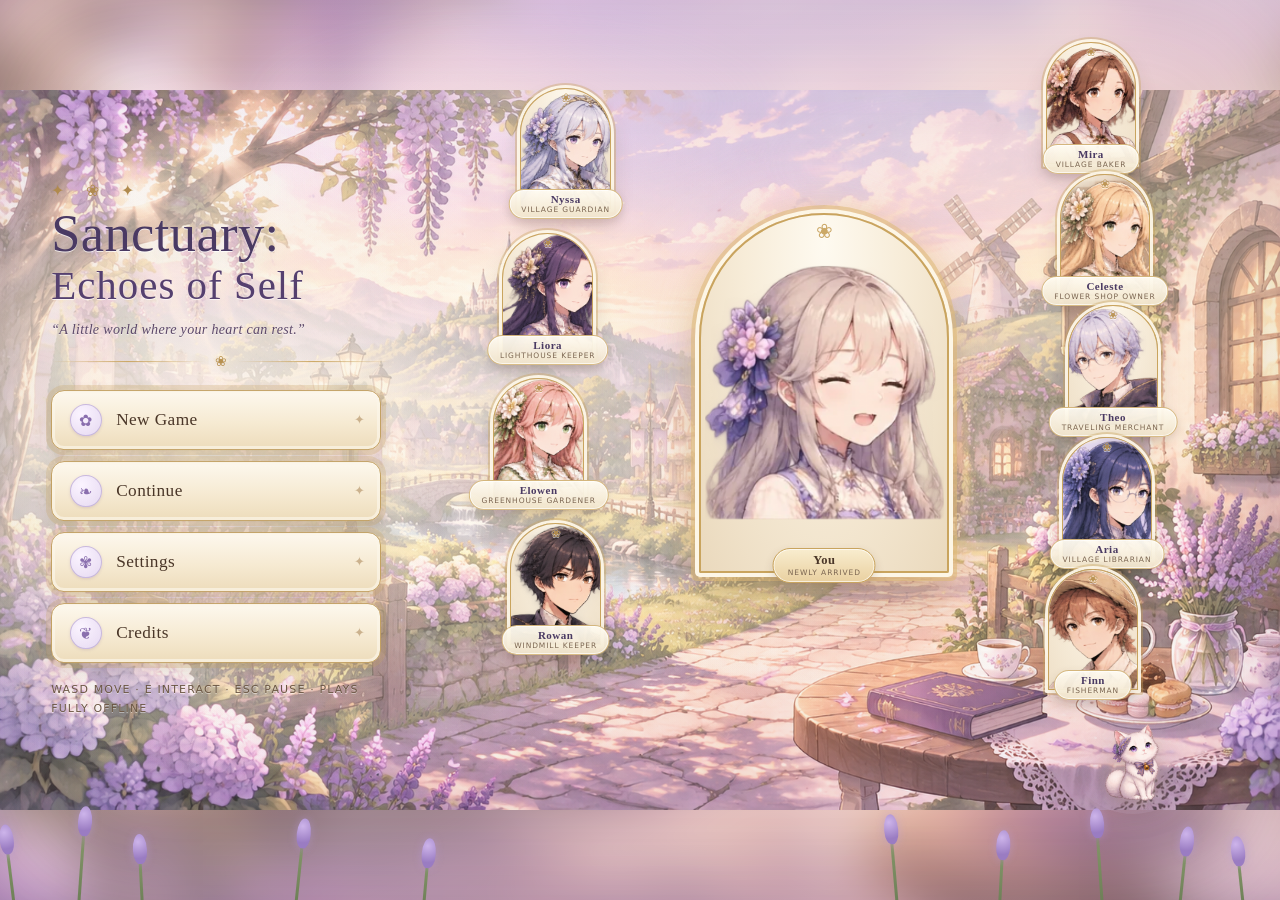
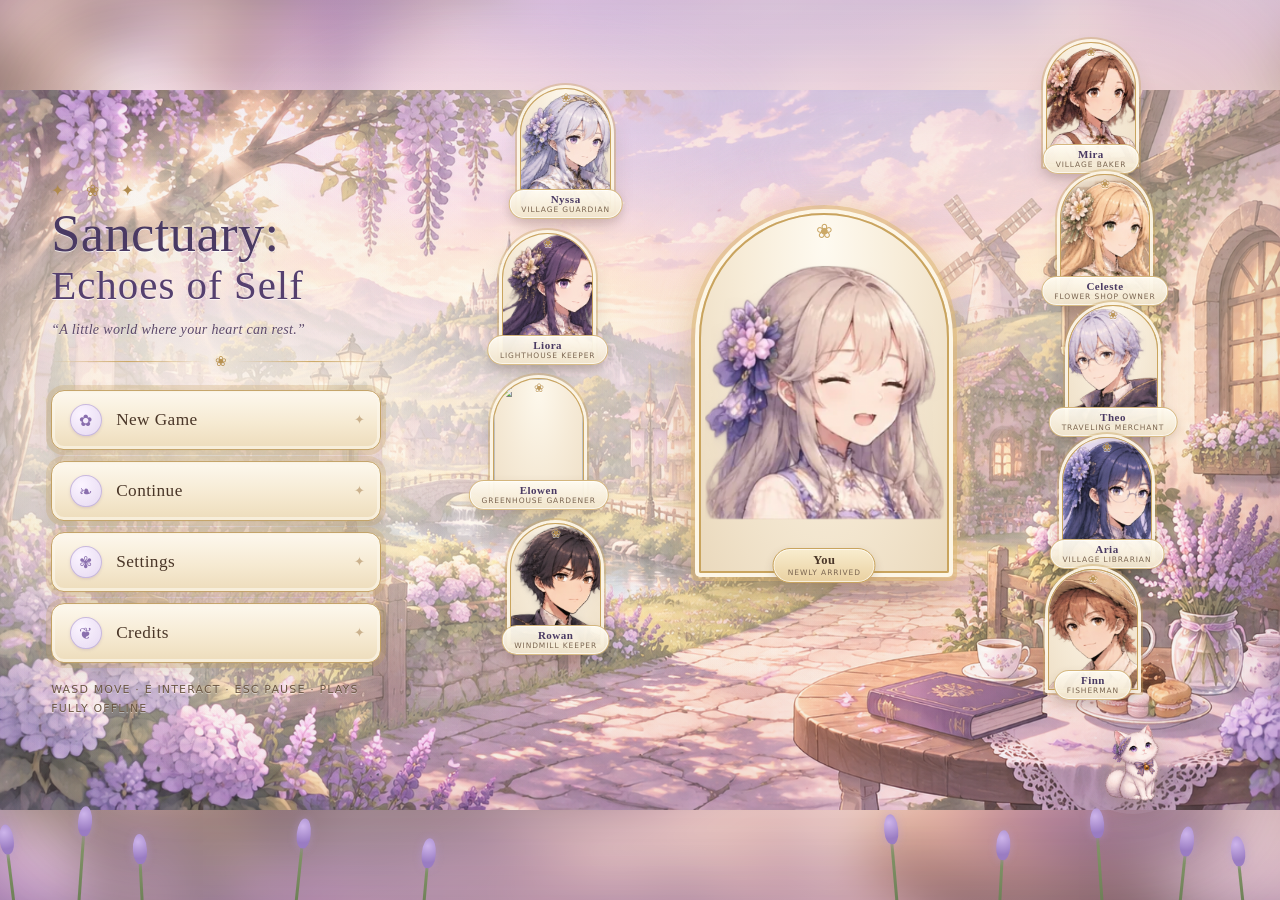
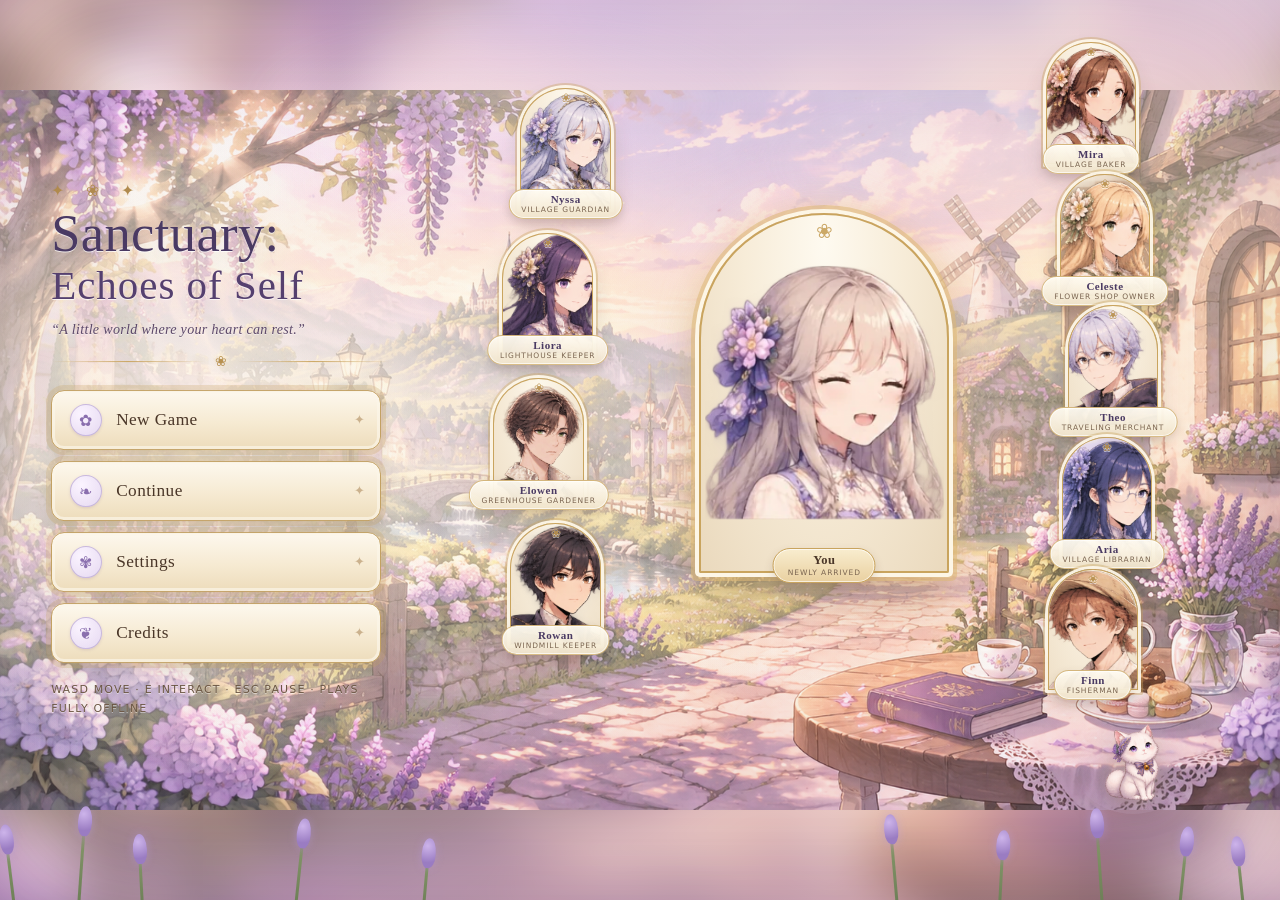
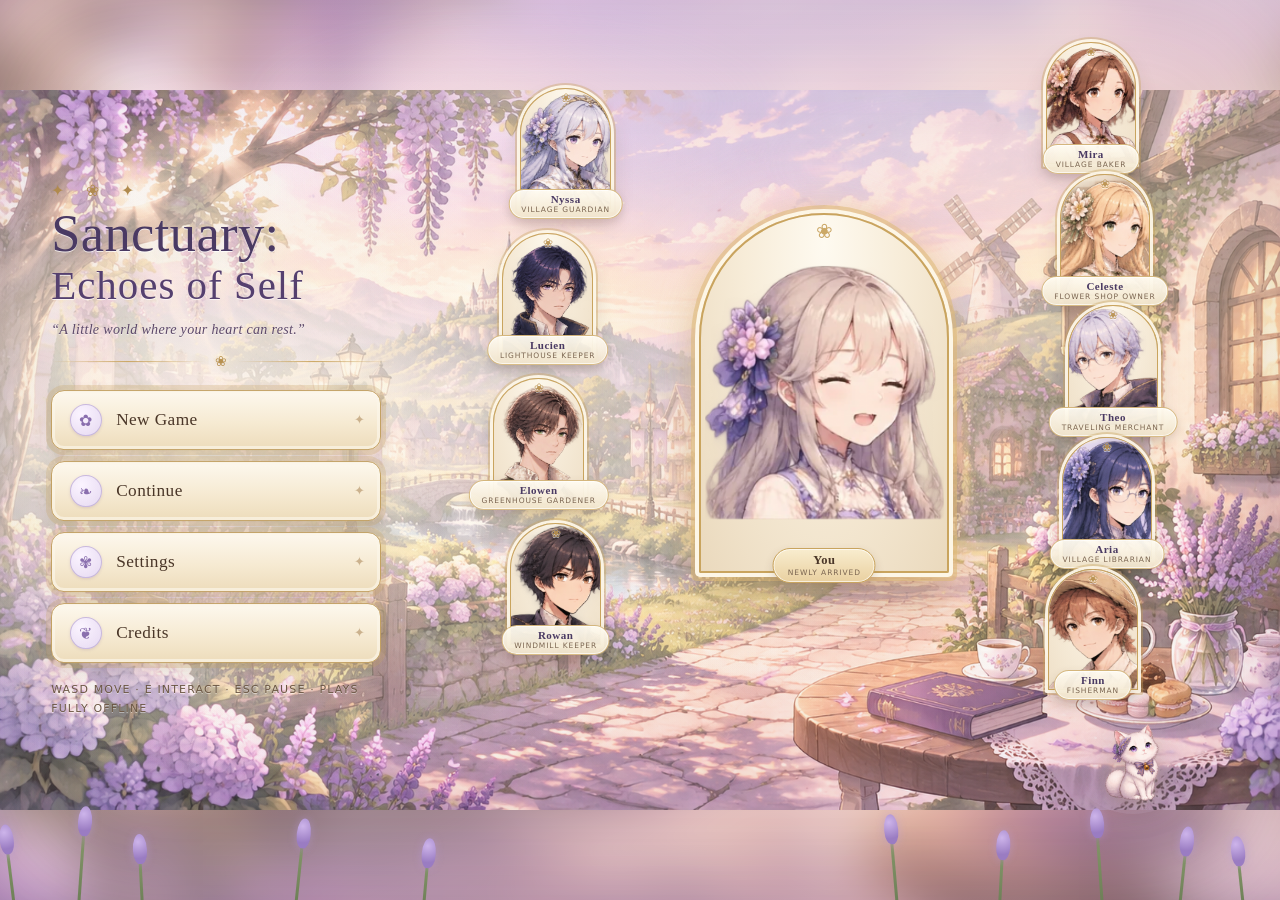
